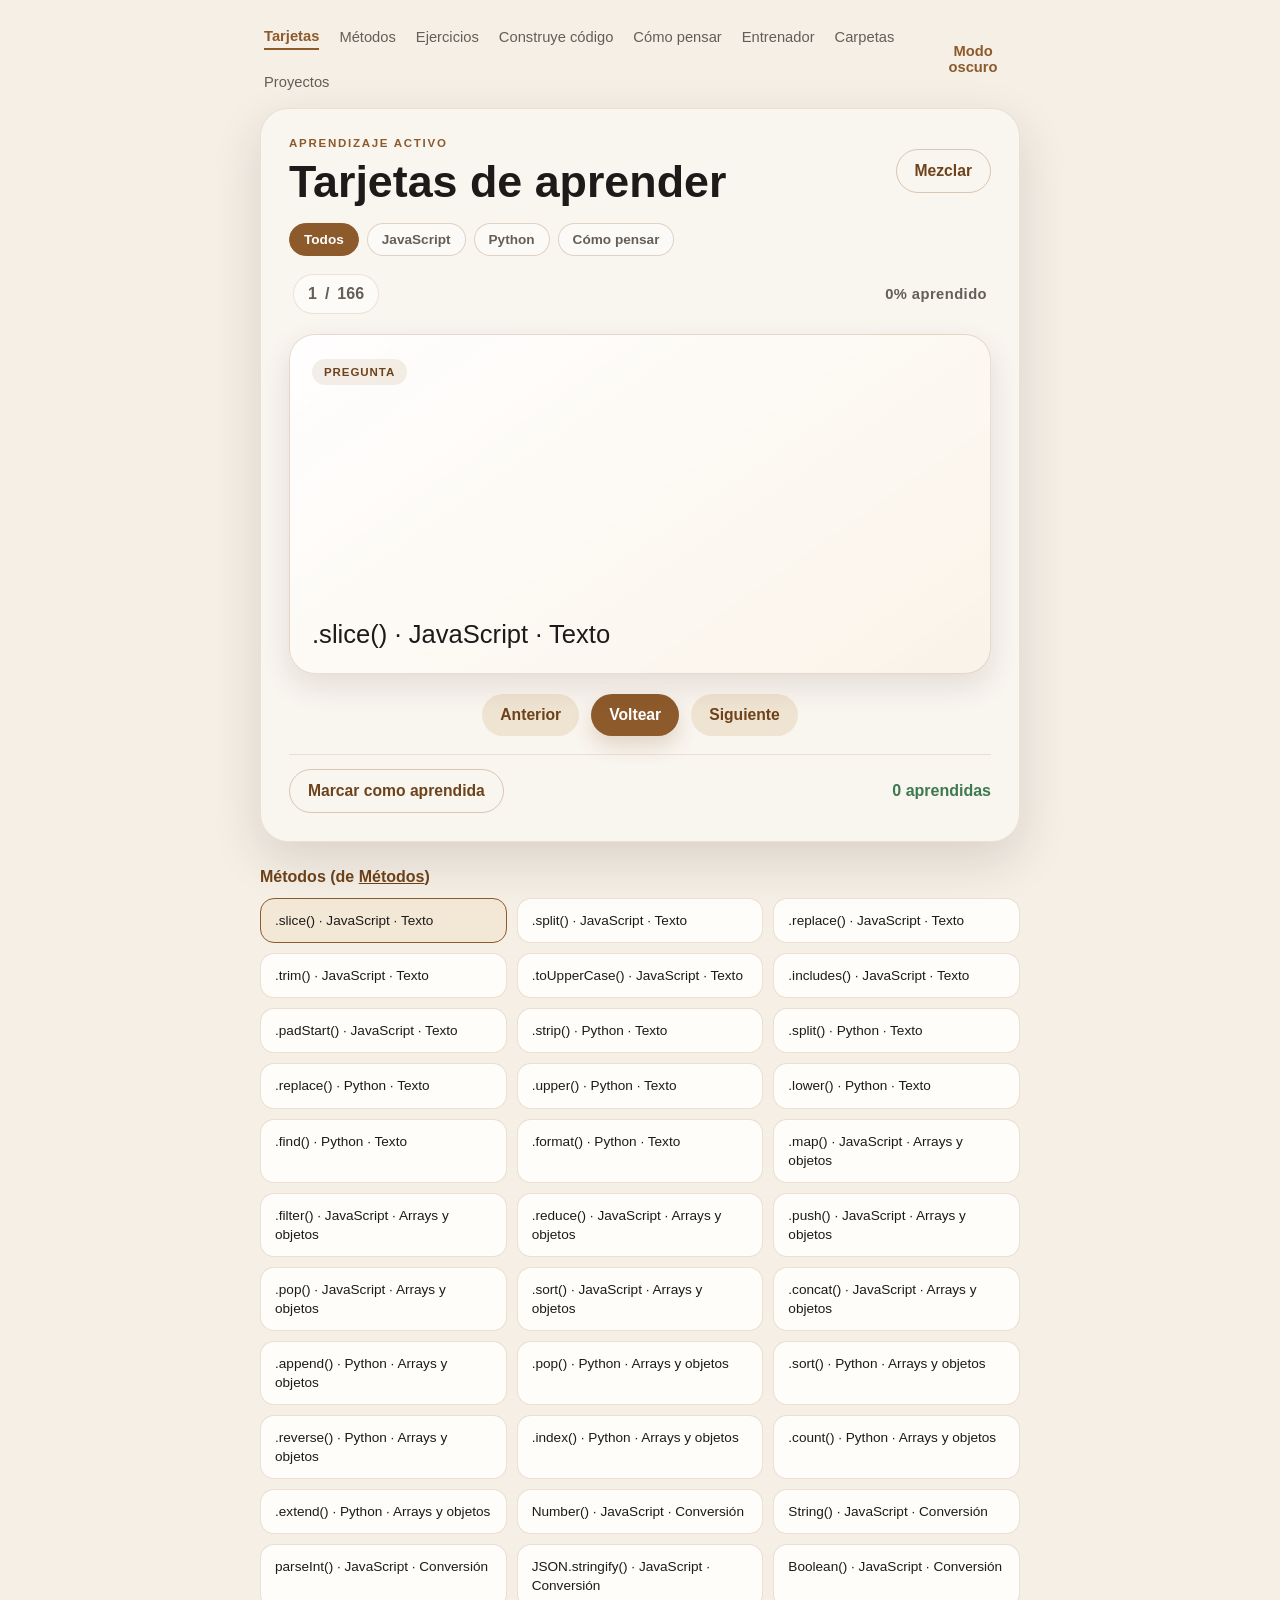
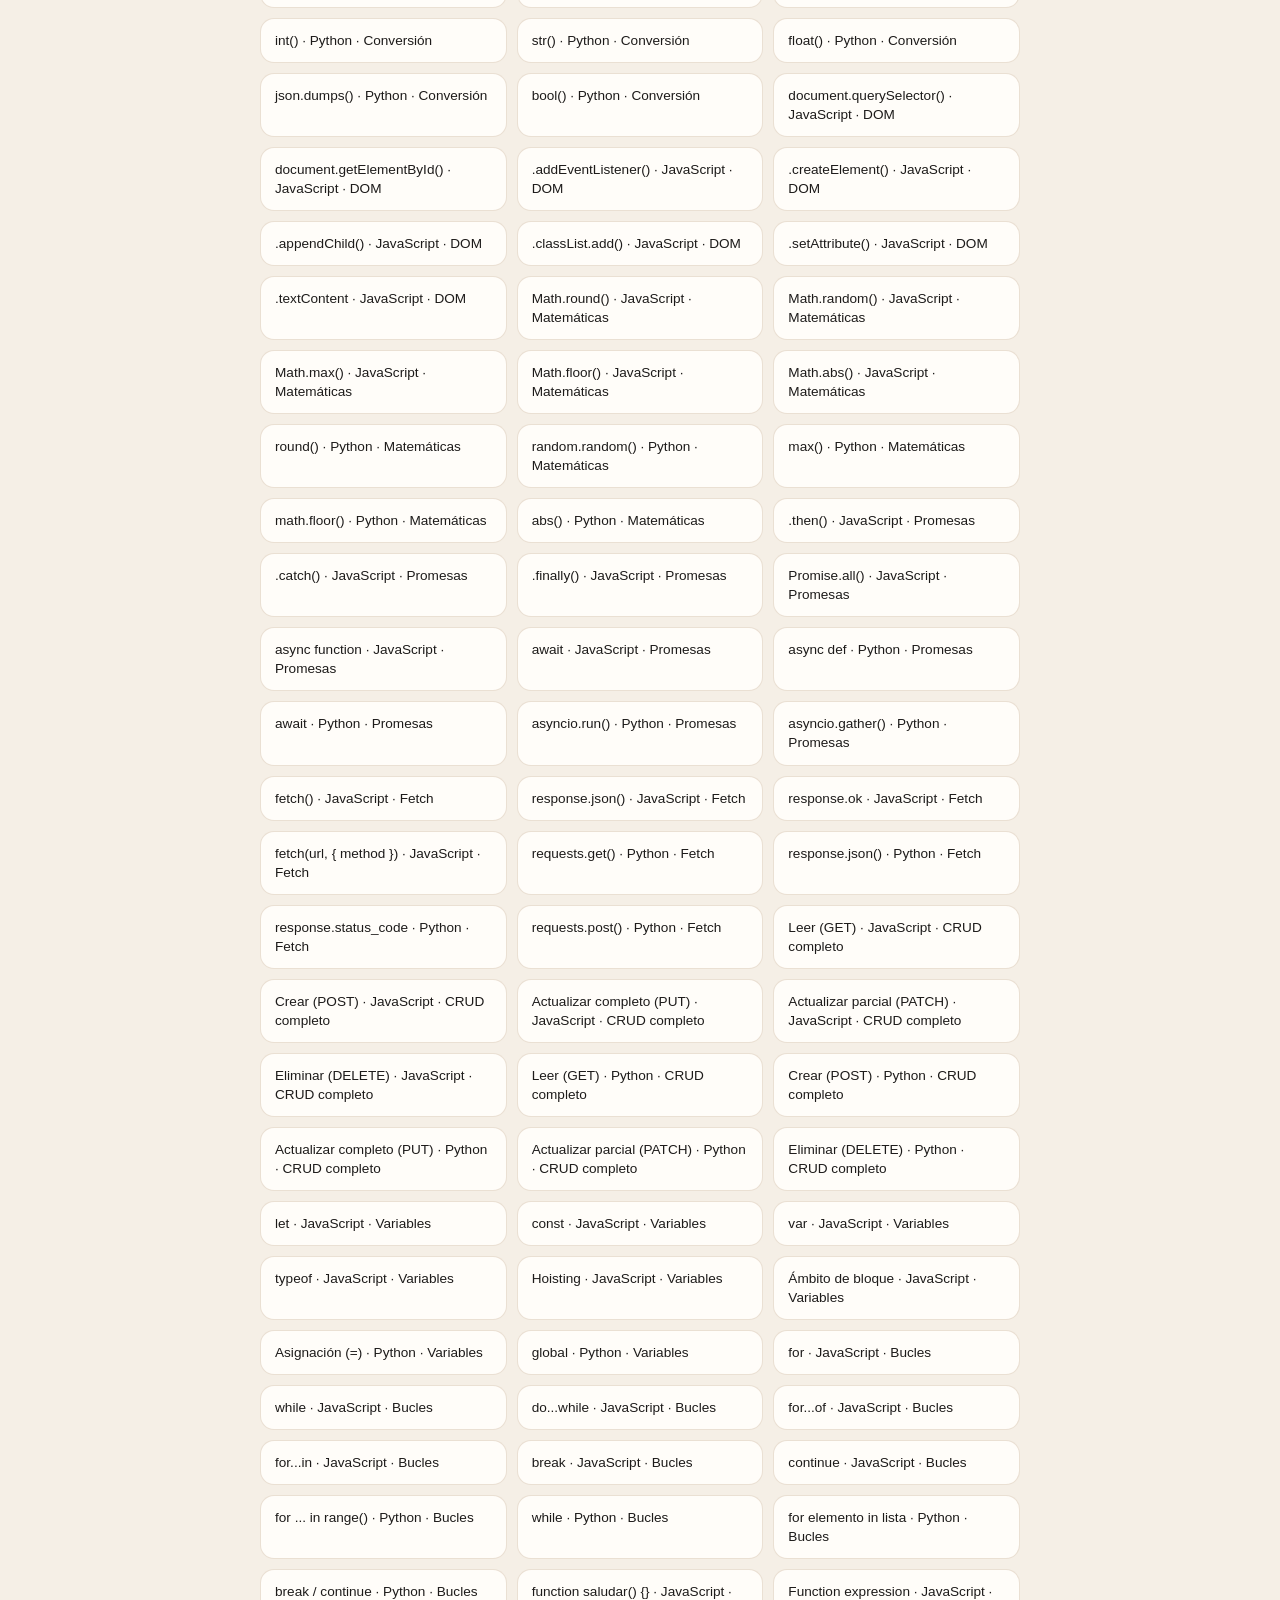
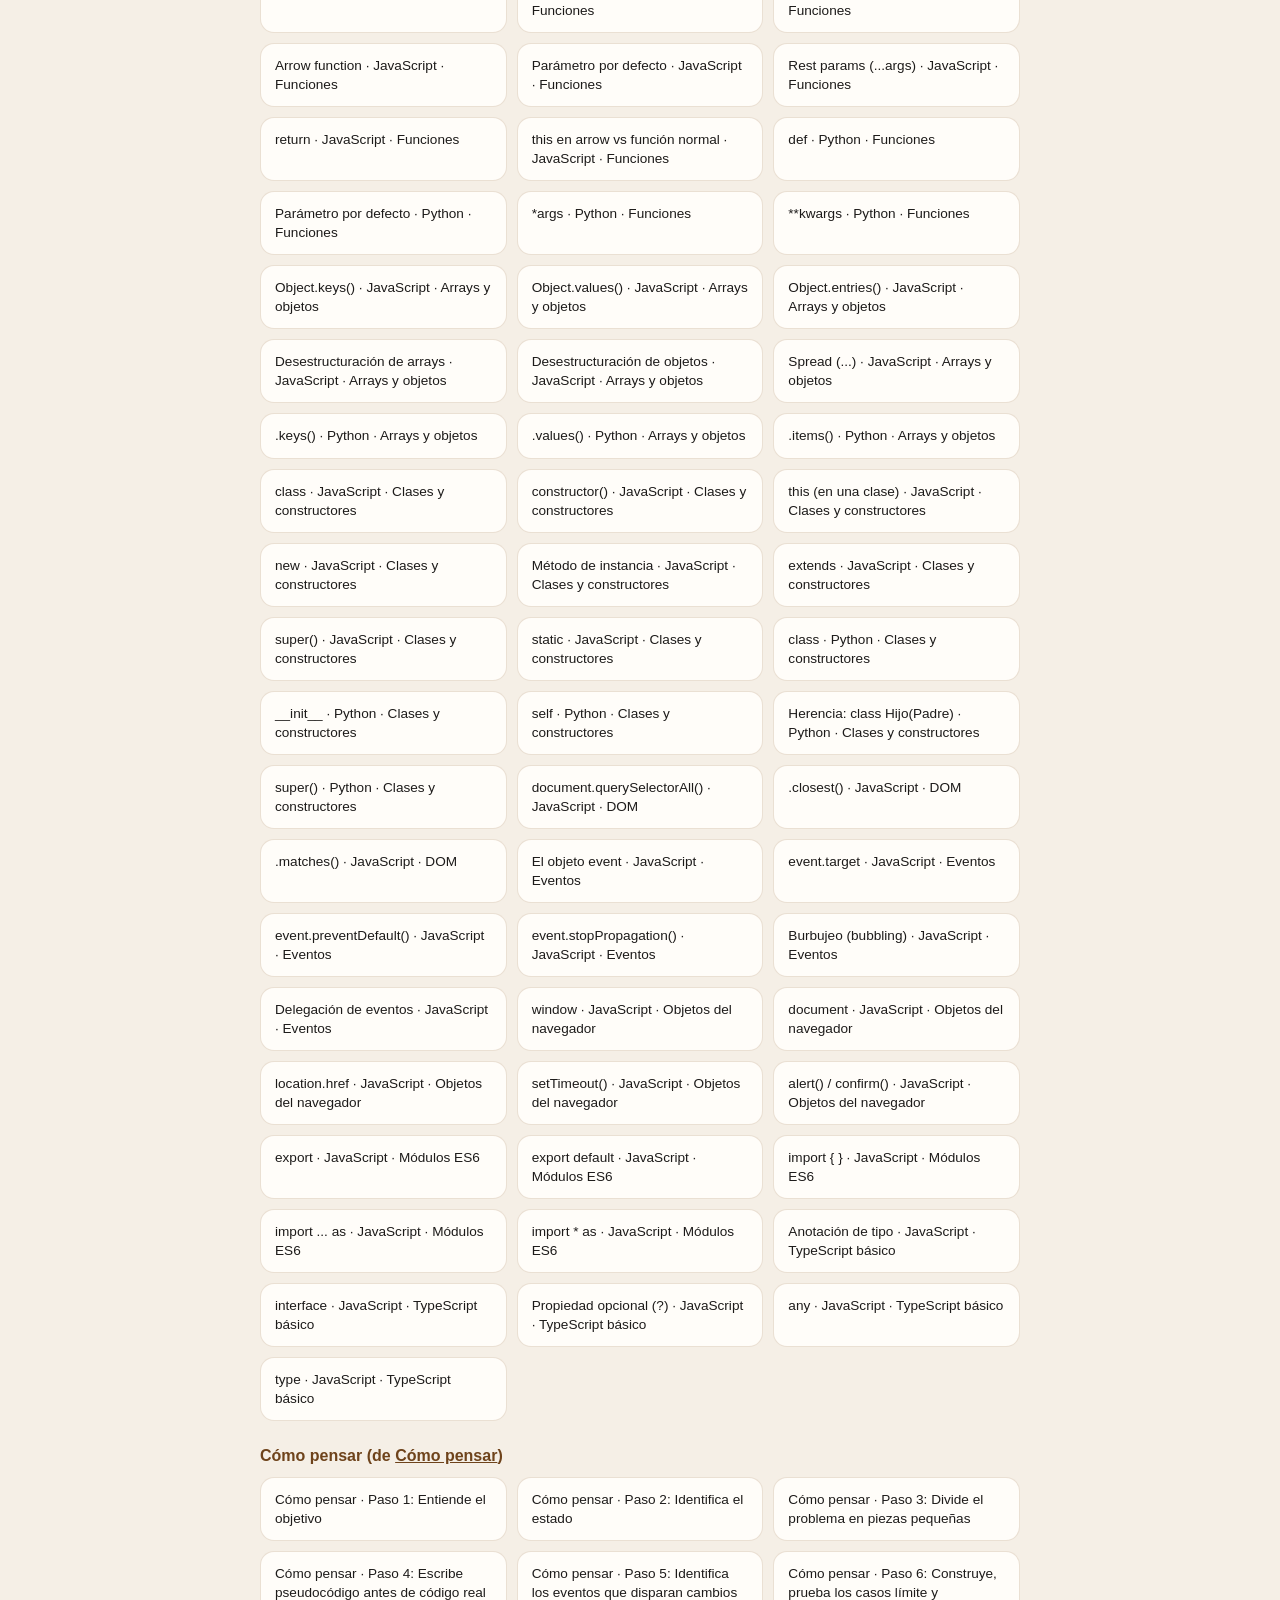
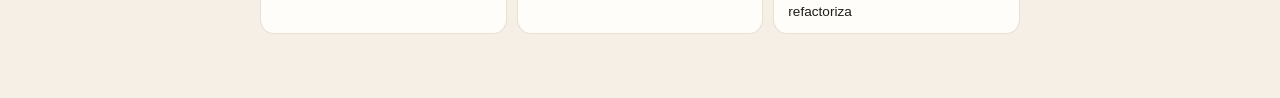
==== index.html @ dd60ca34 "Primera version: sitio de aprendizaje de JavaScript con 8 paginas Tarjetas, quiz de metodos (JS/Pyth" ====
<!doctype html>
<html lang="es">
  <head>
    <meta charset="UTF-8" />
    <meta name="viewport" content="width=device-width, initial-scale=1.0" />
    <title>Tarjetas de aprender</title>
    <link rel="stylesheet" href="css/index.css" />
  </head>
  <body>
    <nav class="sitenav">
      <div class="nav-links">
        <a href="index.html" class="active">Tarjetas</a>
        <a href="metodos.html">Métodos</a>
        <a href="ejercicios.html">Ejercicios</a>
        <a href="constructor.html">Construye código</a>
        <a href="pensar.html">Cómo pensar</a>
        <a href="entrenador.html">Entrenador</a>
        <a href="carpetas.html">Carpetas</a>
        <a href="proyectos.html">Proyectos</a>
      </div>
      <button id="themeToggle" type="button">Modo oscuro</button>
    </nav>
    <main class="app">
      <header class="topbar">
        <div>
          <p class="eyebrow">Aprendizaje activo</p>
          <h1>Tarjetas de aprender</h1>
        </div>
        <button id="shuffleBtn" class="btn ghost" type="button">Mezclar</button>
      </header>

      <div class="lang-filters" id="langFilters"></div>

      <div class="stats">
        <div class="counter">
          <span id="currentIndex">1</span>
          <span>/</span>
          <span id="totalCards">0</span>
        </div>
        <div class="progress" id="progressLabel">0% aprendido</div>
      </div>

      <article
        id="card"
        class="card"
        tabindex="0"
        aria-live="polite"
        aria-label="Tarjeta de estudio"
      >
        <div class="card-inner">
          <div class="card-face card-front">
            <span class="tag">Pregunta</span>
            <p id="frontText"></p>
          </div>
          <div class="card-face card-back">
            <span class="tag alt">Respuesta</span>
            <p id="backText"></p>
          </div>
        </div>
      </article>

      <div class="controls">
        <button id="prevBtn" class="btn secondary" type="button">
          Anterior
        </button>
        <button id="flipBtn" class="btn primary" type="button">Voltear</button>
        <button id="nextBtn" class="btn secondary" type="button">
          Siguiente
        </button>
      </div>

      <div class="meta">
        <button id="learnedBtn" class="btn ghost" type="button">
          Marcar como aprendida
        </button>
        <div class="learned" id="learnedCount">0 aprendidas</div>
      </div>
    </main>

    <section class="deck-wrap">
      <h2 class="deck-title">Métodos (de <a href="metodos.html">Métodos</a>)</h2>
      <div class="mini-grid" id="gridMetodos"></div>

      <h2 class="deck-title">Cómo pensar (de <a href="pensar.html">Cómo pensar</a>)</h2>
      <div class="mini-grid" id="gridPensar"></div>
    </section>

    <script src="js/theme.js"></script>
    <script src="js/index-data.js"></script>
    <script src="js/index.js"></script>
  </body>
</html>
---- css/index.css ----
:root {
  --bg: #f5efe6;
  --panel: #fffdf9;
  --panel-alt: #f3e7d5;
  --ink: #1d1b1a;
  --muted: #655d57;
  --primary: #8d5a2b;
  --primary-dark: #6e431b;
  --accent: #d7b98a;
  --success: #3d7a4f;
  --shadow: 0 18px 50px rgba(56, 35, 18, 0.14);
}

:root[data-theme="dark"] {
  --bg: #1c1a17;
  --panel: #262320;
  --panel-alt: #2c2925;
  --ink: #f2ede4;
  --muted: #b3ab9d;
  --primary: #e08c46;
  --primary-dark: #f0a868;
  --accent: #4a3c2c;
  --success: #6bbf82;
  --shadow: 0 18px 50px rgba(0, 0, 0, 0.4);
}

* {
  box-sizing: border-box;
}

html,
body {
  margin: 0;
  min-height: 100%;
  font-family: Arial, Helvetica, sans-serif;
  background: var(--bg);
  color: var(--ink);
  transition:
    background 0.2s ease,
    color 0.2s ease;
}

.sitenav {
  width: min(760px, 100%);
  margin: 0 auto 14px;
  display: flex;
  align-items: center;
  justify-content: space-between;
  padding: 0 4px;
  font-size: 0.92rem;
}

.sitenav .nav-links {
  display: flex;
  align-items: center;
  gap: 20px;
  flex-wrap: wrap;
}

.sitenav a,
.sitenav button {
  font-family: inherit;
  font-size: inherit;
  color: var(--muted);
  text-decoration: none;
  background: none;
  border: none;
  cursor: pointer;
  padding: 4px 0;
}

.sitenav a.active {
  color: var(--primary);
  border-bottom: 2px solid var(--primary);
  font-weight: 700;
}

.sitenav button#themeToggle {
  color: var(--primary);
  font-weight: 700;
}

body {
  min-height: 100vh;
  display: grid;
  place-items: center;
  padding: 24px;
}

.app {
  width: min(760px, 100%);
  background: rgba(255, 255, 255, 0.38);
  backdrop-filter: blur(6px);
  border: 1px solid rgba(141, 90, 43, 0.14);
  border-radius: 28px;
  box-shadow: var(--shadow);
  padding: 28px;
}

.topbar {
  display: flex;
  align-items: center;
  justify-content: space-between;
  gap: 16px;
  margin-bottom: 18px;
}

.eyebrow {
  margin: 0 0 8px;
  text-transform: uppercase;
  letter-spacing: 0.15em;
  color: var(--primary);
  font-size: 0.72rem;
  font-weight: 700;
}

h1 {
  margin: 0;
  font-size: clamp(2rem, 4vw, 2.8rem);
  line-height: 1.08;
  color: var(--ink);
}

.btn {
  border: none;
  border-radius: 999px;
  padding: 12px 18px;
  font-size: 0.98rem;
  font-weight: 700;
  cursor: pointer;
  transition:
    transform 0.18s ease,
    box-shadow 0.18s ease,
    background 0.18s ease;
}

.btn:hover {
  transform: translateY(-1px);
}

.btn:active {
  transform: translateY(0);
}

.btn.primary {
  background: var(--primary);
  color: white;
  box-shadow: 0 10px 20px rgba(141, 90, 43, 0.2);
}

.btn.secondary {
  background: #efe3d1;
  color: var(--primary-dark);
}

.btn.ghost {
  background: transparent;
  border: 1px solid rgba(141, 90, 43, 0.3);
  color: var(--primary-dark);
}

.lang-filters {
  display: flex;
  gap: 8px;
  flex-wrap: wrap;
  margin-bottom: 4px;
}

.lang-pill {
  border: 1px solid rgba(141, 90, 43, 0.25);
  background: rgba(255, 255, 255, 0.5);
  color: var(--muted);
  padding: 8px 14px;
  border-radius: 999px;
  font-size: 0.85rem;
  font-weight: 700;
  cursor: pointer;
  font-family: inherit;
}

.lang-pill.active {
  border-color: var(--primary);
  color: white;
  background: var(--primary);
}

.stats {
  display: flex;
  justify-content: space-between;
  align-items: center;
  margin: 18px 4px 20px;
  gap: 14px;
  color: var(--muted);
  font-weight: 700;
}

.counter {
  display: inline-flex;
  align-items: center;
  gap: 8px;
  background: rgba(255, 255, 255, 0.55);
  padding: 10px 14px;
  border-radius: 999px;
  border: 1px solid rgba(141, 90, 43, 0.15);
}

.progress {
  font-size: 0.92rem;
  letter-spacing: 0.03em;
}

.card {
  height: 340px;
  perspective: 1200px;
  margin: 10px 0 20px;
  border-radius: 26px;
  cursor: pointer;
  user-select: none;
}

.card-inner {
  position: relative;
  width: 100%;
  height: 100%;
  transition: transform 0.7s ease;
  transform-style: preserve-3d;
}

.card.flipped .card-inner {
  transform: rotateY(180deg);
}

.card-face {
  position: absolute;
  inset: 0;
  display: flex;
  flex-direction: column;
  justify-content: space-between;
  padding: 24px 22px 20px;
  border-radius: 26px;
  backface-visibility: hidden;
  background: linear-gradient(
    145deg,
    rgba(255, 255, 255, 0.9),
    rgba(250, 242, 232, 0.92)
  );
  border: 1px solid rgba(141, 90, 43, 0.2);
  box-shadow: 0 12px 30px rgba(72, 44, 22, 0.12);
}

.card-back {
  transform: rotateY(180deg);
  background: linear-gradient(
    145deg,
    rgba(255, 250, 245, 1),
    rgba(240, 226, 205, 0.96)
  );
}

.tag {
  display: inline-flex;
  align-self: flex-start;
  padding: 7px 12px;
  border-radius: 999px;
  font-size: 0.72rem;
  font-weight: 800;
  letter-spacing: 0.08em;
  text-transform: uppercase;
  background: rgba(141, 90, 43, 0.1);
  color: var(--primary-dark);
}

.tag.alt {
  background: rgba(61, 122, 79, 0.12);
  color: var(--success);
}

.card p {
  margin: 0;
  font-size: clamp(1.1rem, 2vw, 1.7rem);
  line-height: 1.5;
  text-wrap: balance;
}

.controls,
.meta {
  display: flex;
  align-items: center;
  justify-content: center;
  gap: 12px;
  flex-wrap: wrap;
}

.meta {
  justify-content: space-between;
  margin-top: 18px;
  padding-top: 14px;
  border-top: 1px solid rgba(141, 90, 43, 0.14);
}

.learned {
  color: var(--success);
  font-weight: 700;
}

.deck-wrap {
  width: min(760px, 100%);
  margin: 0 0 40px;
}

.deck-title {
  font-size: 1rem;
  color: var(--primary-dark);
  margin: 26px 0 12px;
}

.deck-title a {
  color: inherit;
}

.mini-grid {
  display: grid;
  grid-template-columns: repeat(auto-fill, minmax(200px, 1fr));
  gap: 10px;
}

.mini-card {
  text-align: left;
  border: 1px solid rgba(141, 90, 43, 0.18);
  background: var(--panel);
  border-radius: 14px;
  padding: 12px 14px;
  cursor: pointer;
  font-family: inherit;
  font-size: 0.85rem;
  color: var(--ink);
  display: flex;
  align-items: flex-start;
  justify-content: space-between;
  gap: 8px;
  line-height: 1.4;
}

.mini-card:hover {
  border-color: var(--primary);
}

.mini-card.active {
  border-color: var(--primary);
  background: var(--panel-alt);
}

.mini-card .mini-check {
  color: var(--success);
  font-weight: 800;
  flex-shrink: 0;
}

@media (max-width: 640px) {
  .app {
    padding: 20px 16px;
  }
  .topbar {
    align-items: flex-start;
    flex-direction: column;
  }
  .controls {
    justify-content: stretch;
  }
  .controls .btn {
    flex: 1;
  }
  .meta {
    justify-content: center;
  }
  .card {
    height: 300px;
  }
}
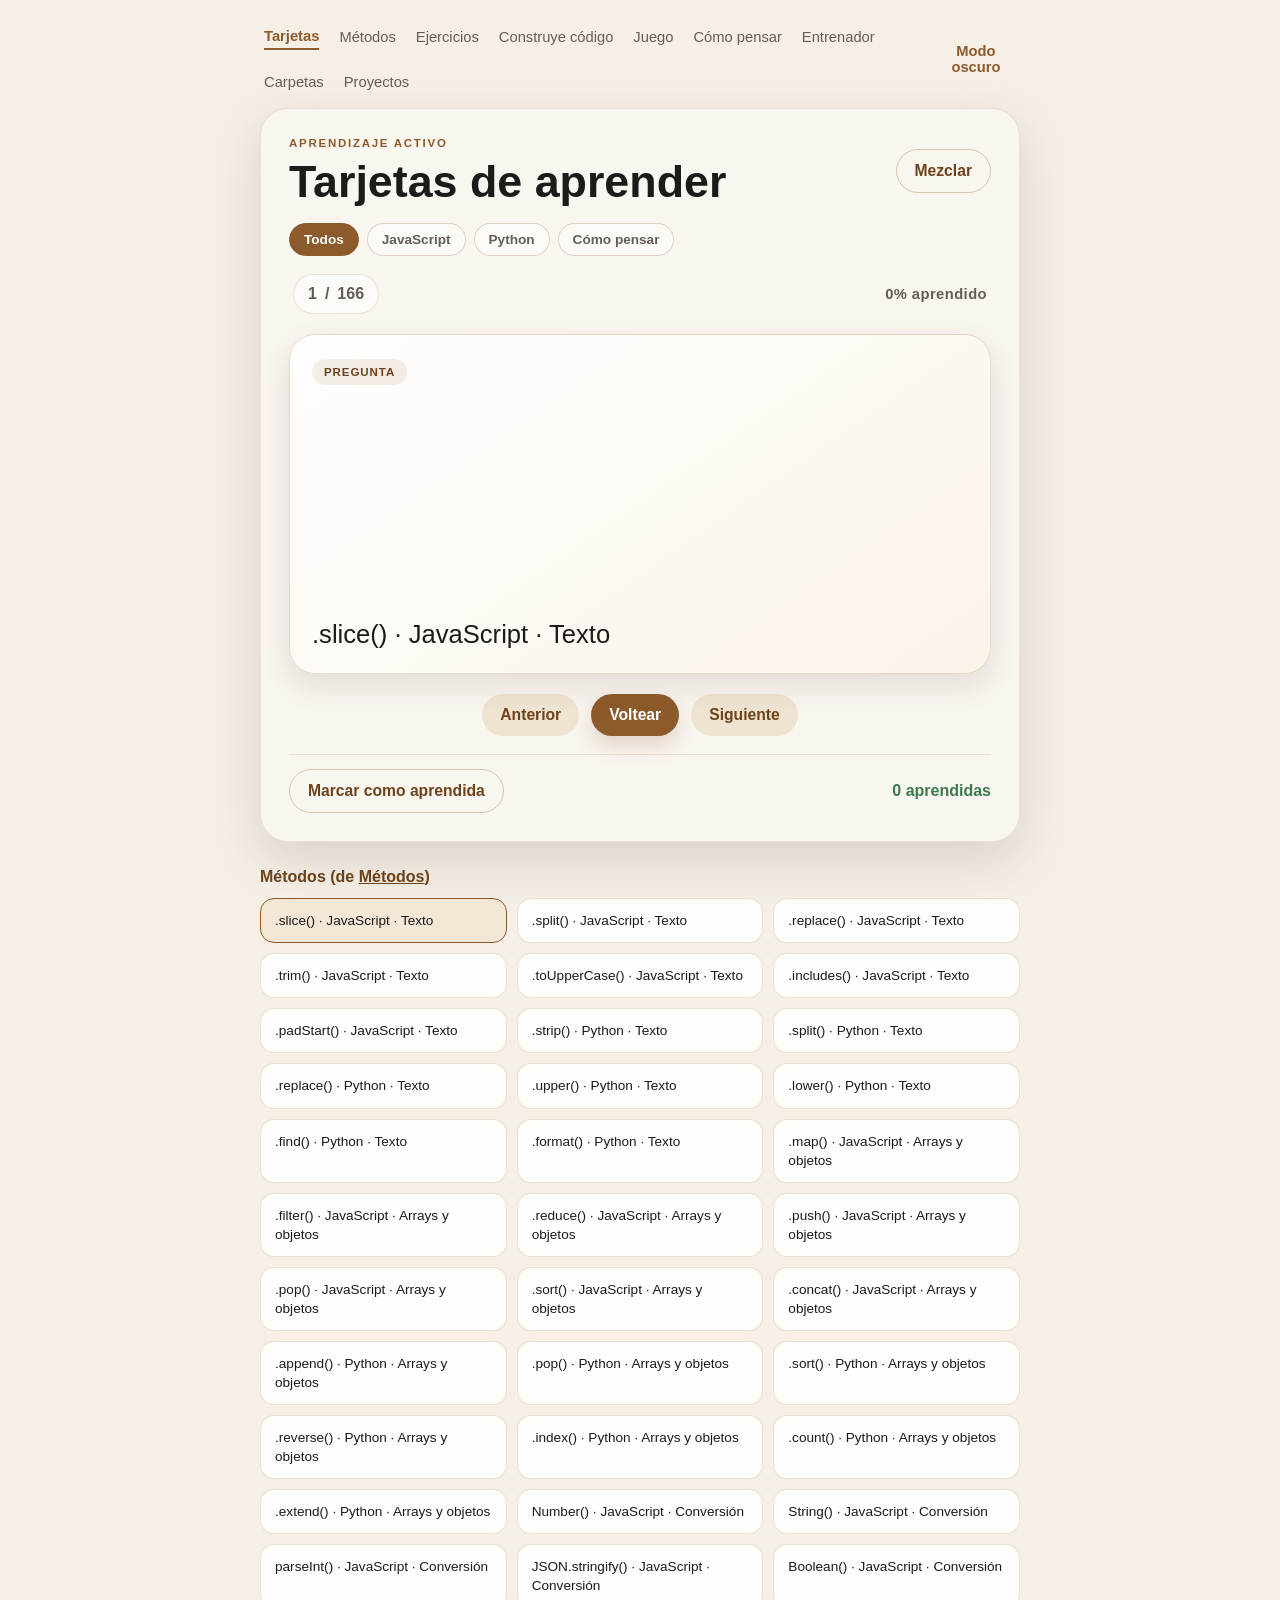
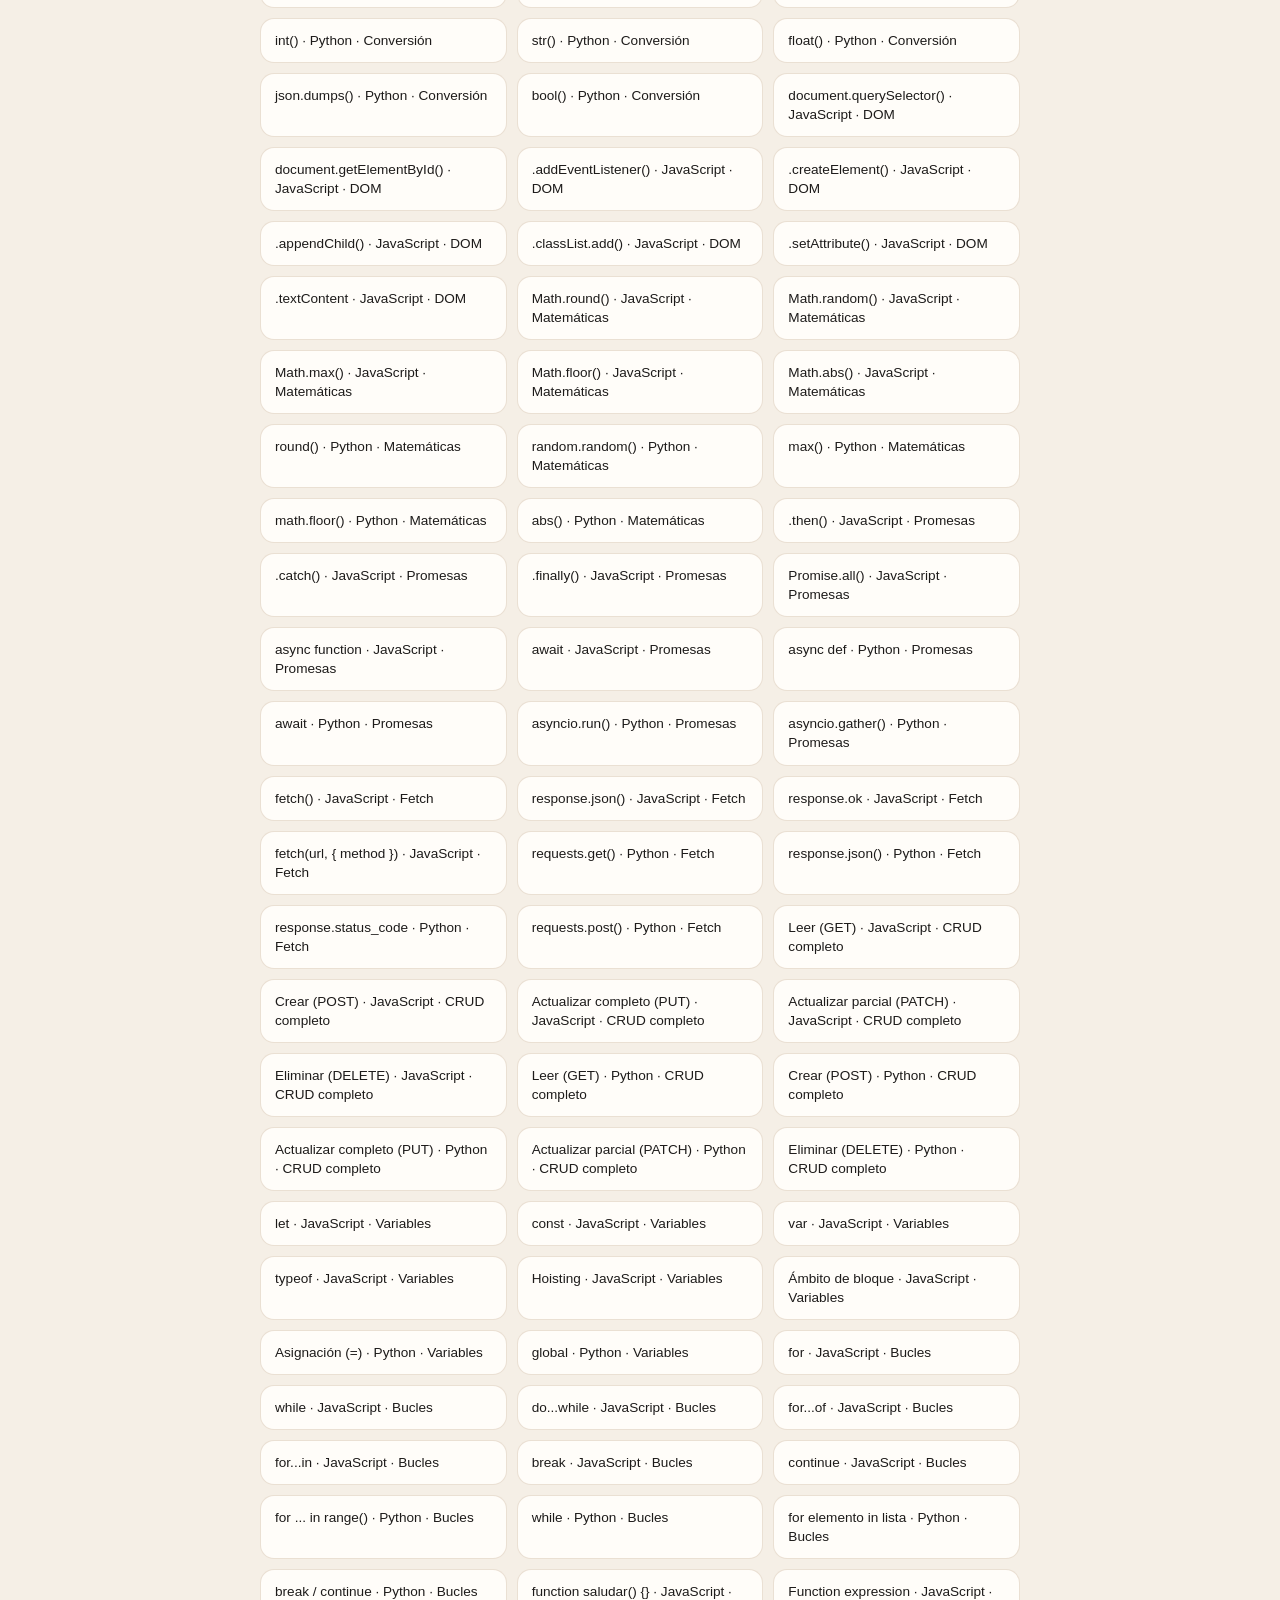
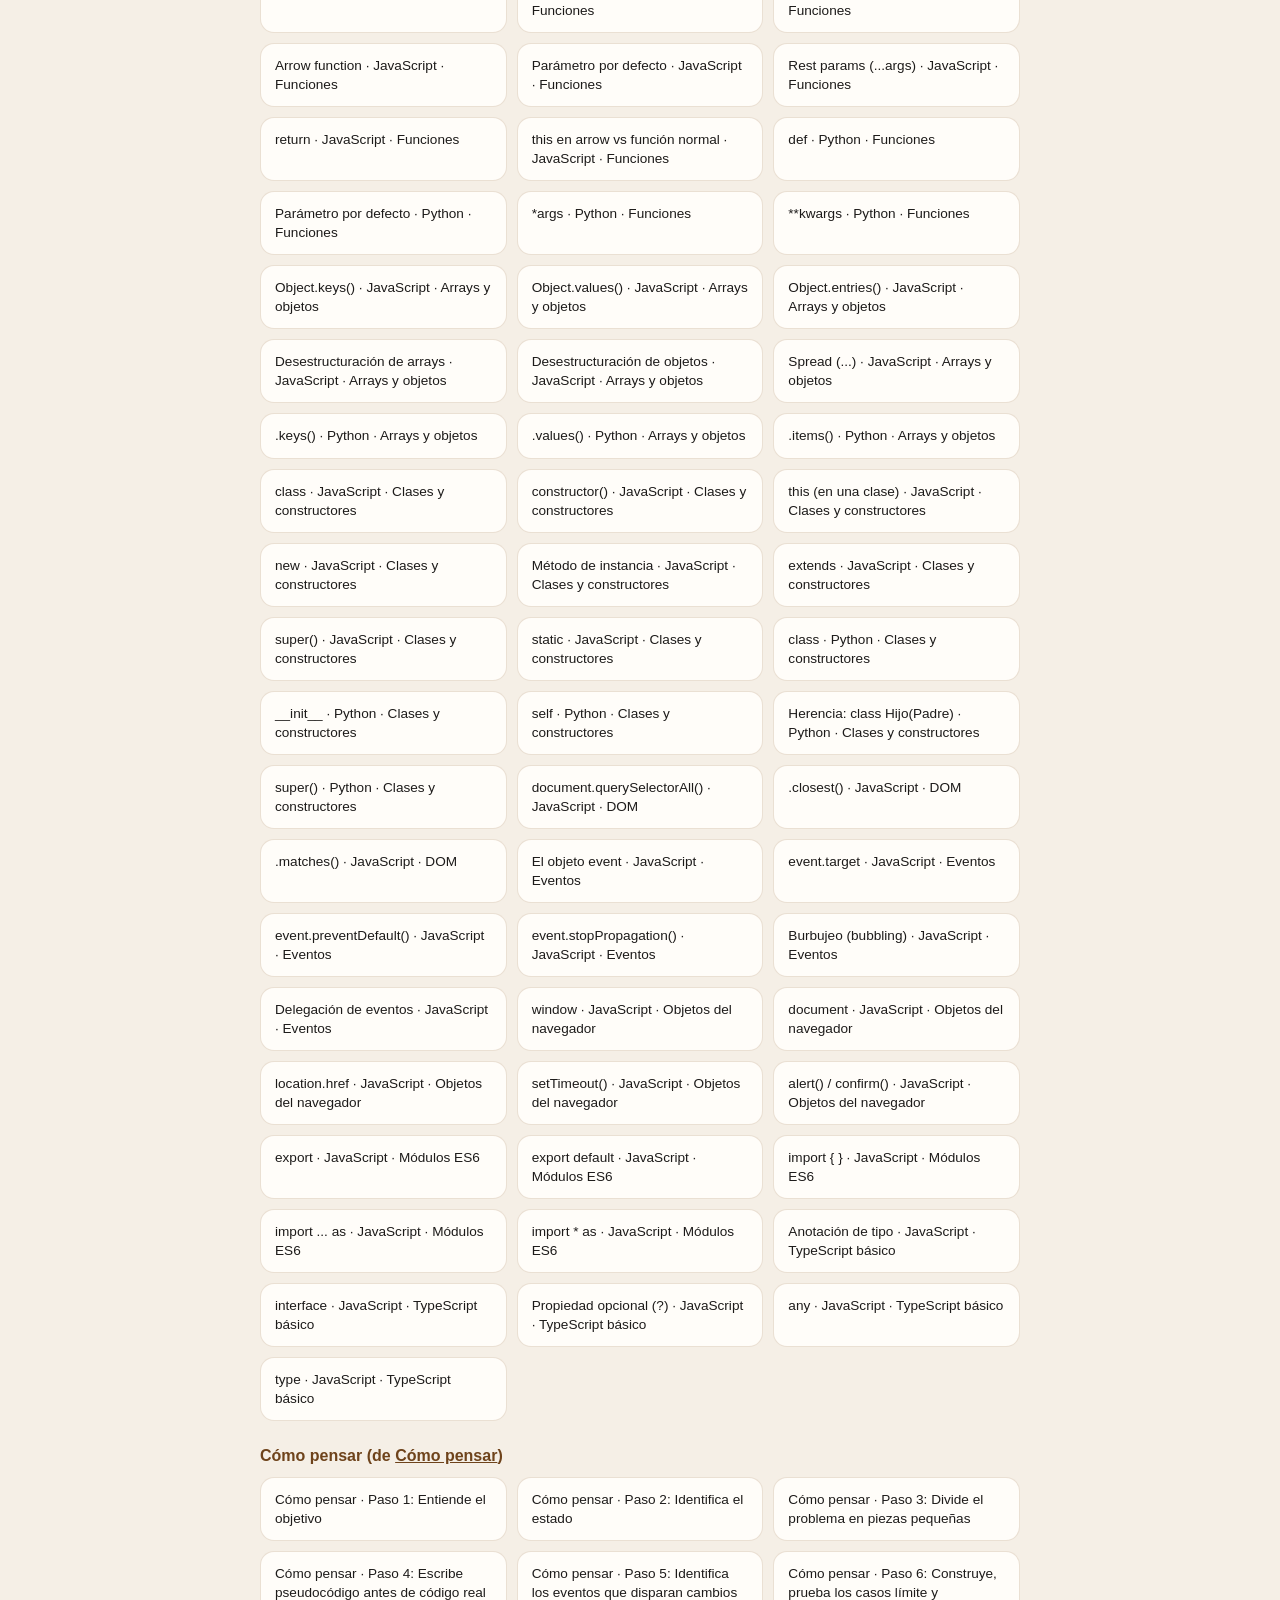
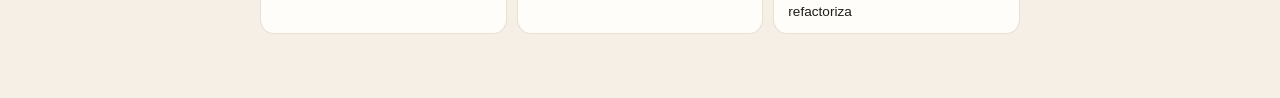
==== commit bc822e49: "Add Code Quest: level-based game to train developer thinking A new arcade-styled game page with 5 th" ====
--- a/index.html
+++ b/index.html
@@ -13,6 +13,7 @@
         <a href="metodos.html">Métodos</a>
         <a href="ejercicios.html">Ejercicios</a>
         <a href="constructor.html">Construye código</a>
+        <a href="juego.html">Juego</a>
         <a href="pensar.html">Cómo pensar</a>
         <a href="entrenador.html">Entrenador</a>
         <a href="carpetas.html">Carpetas</a>
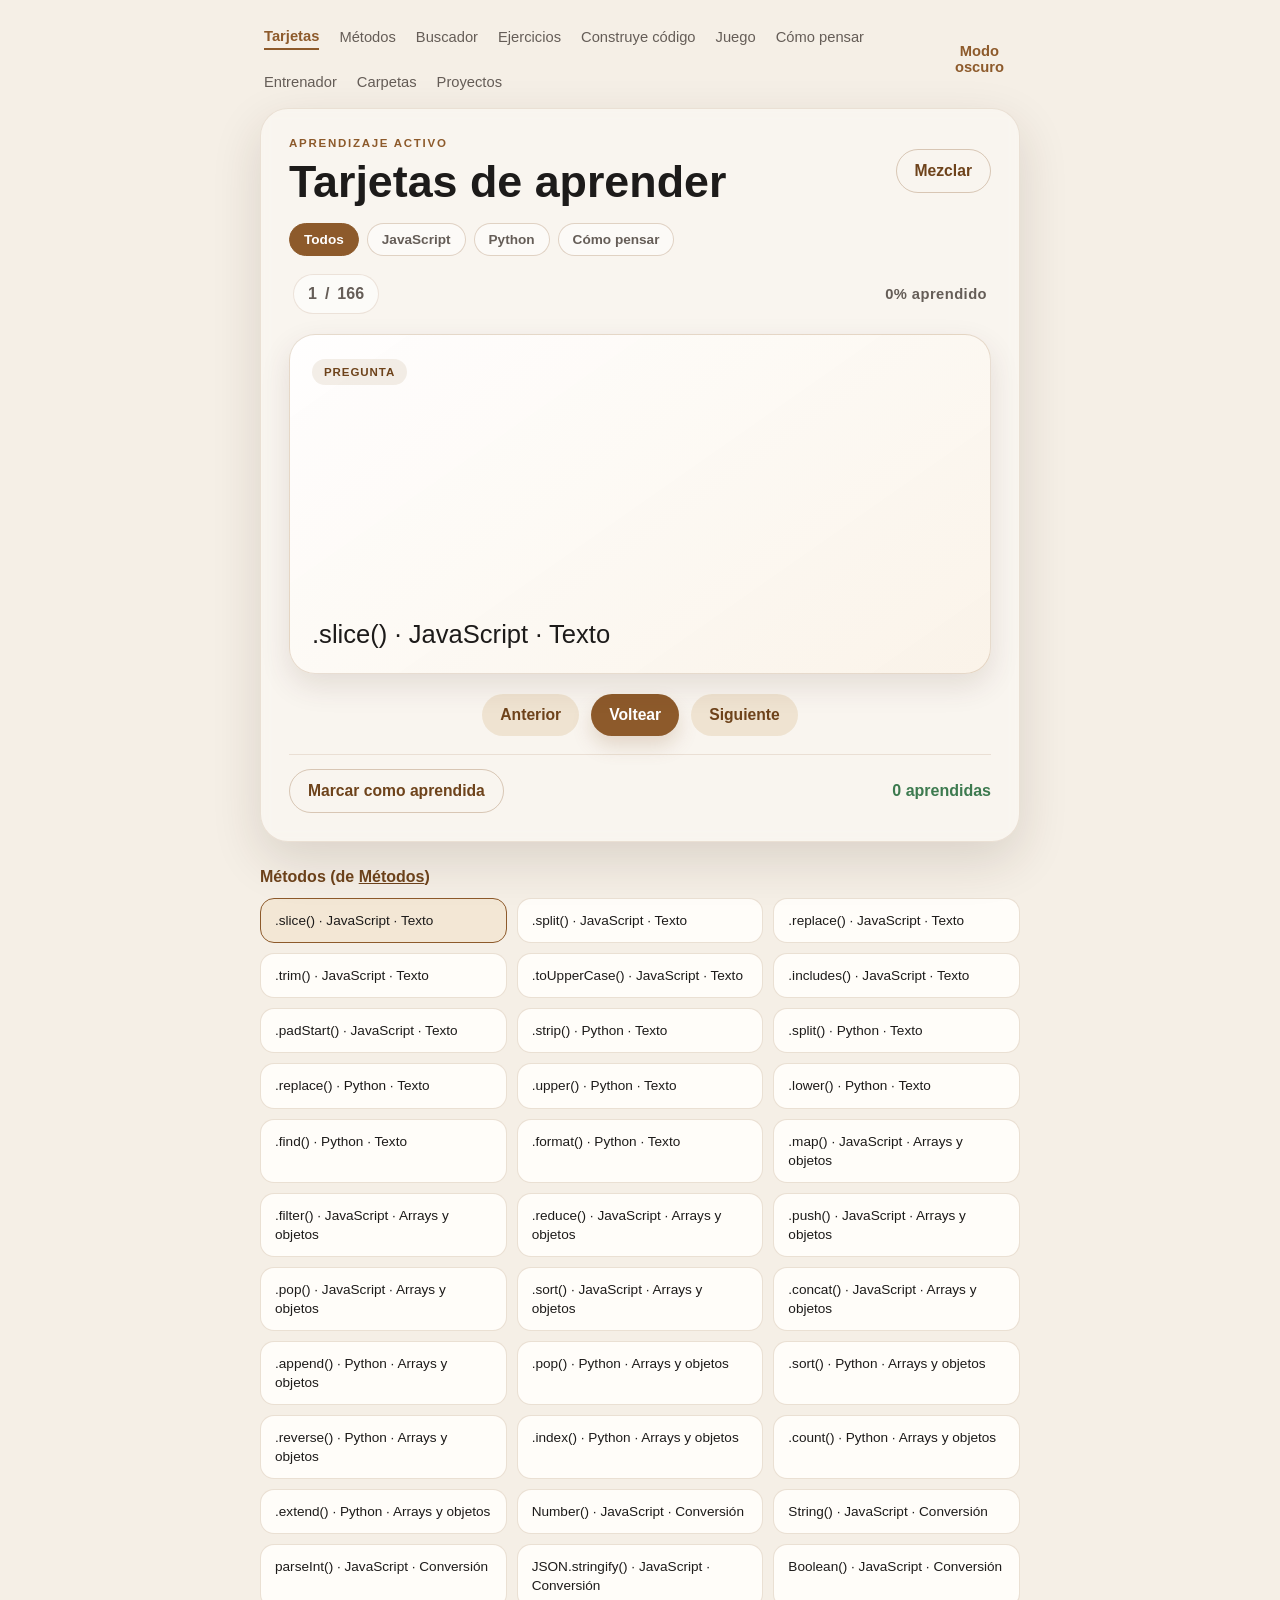
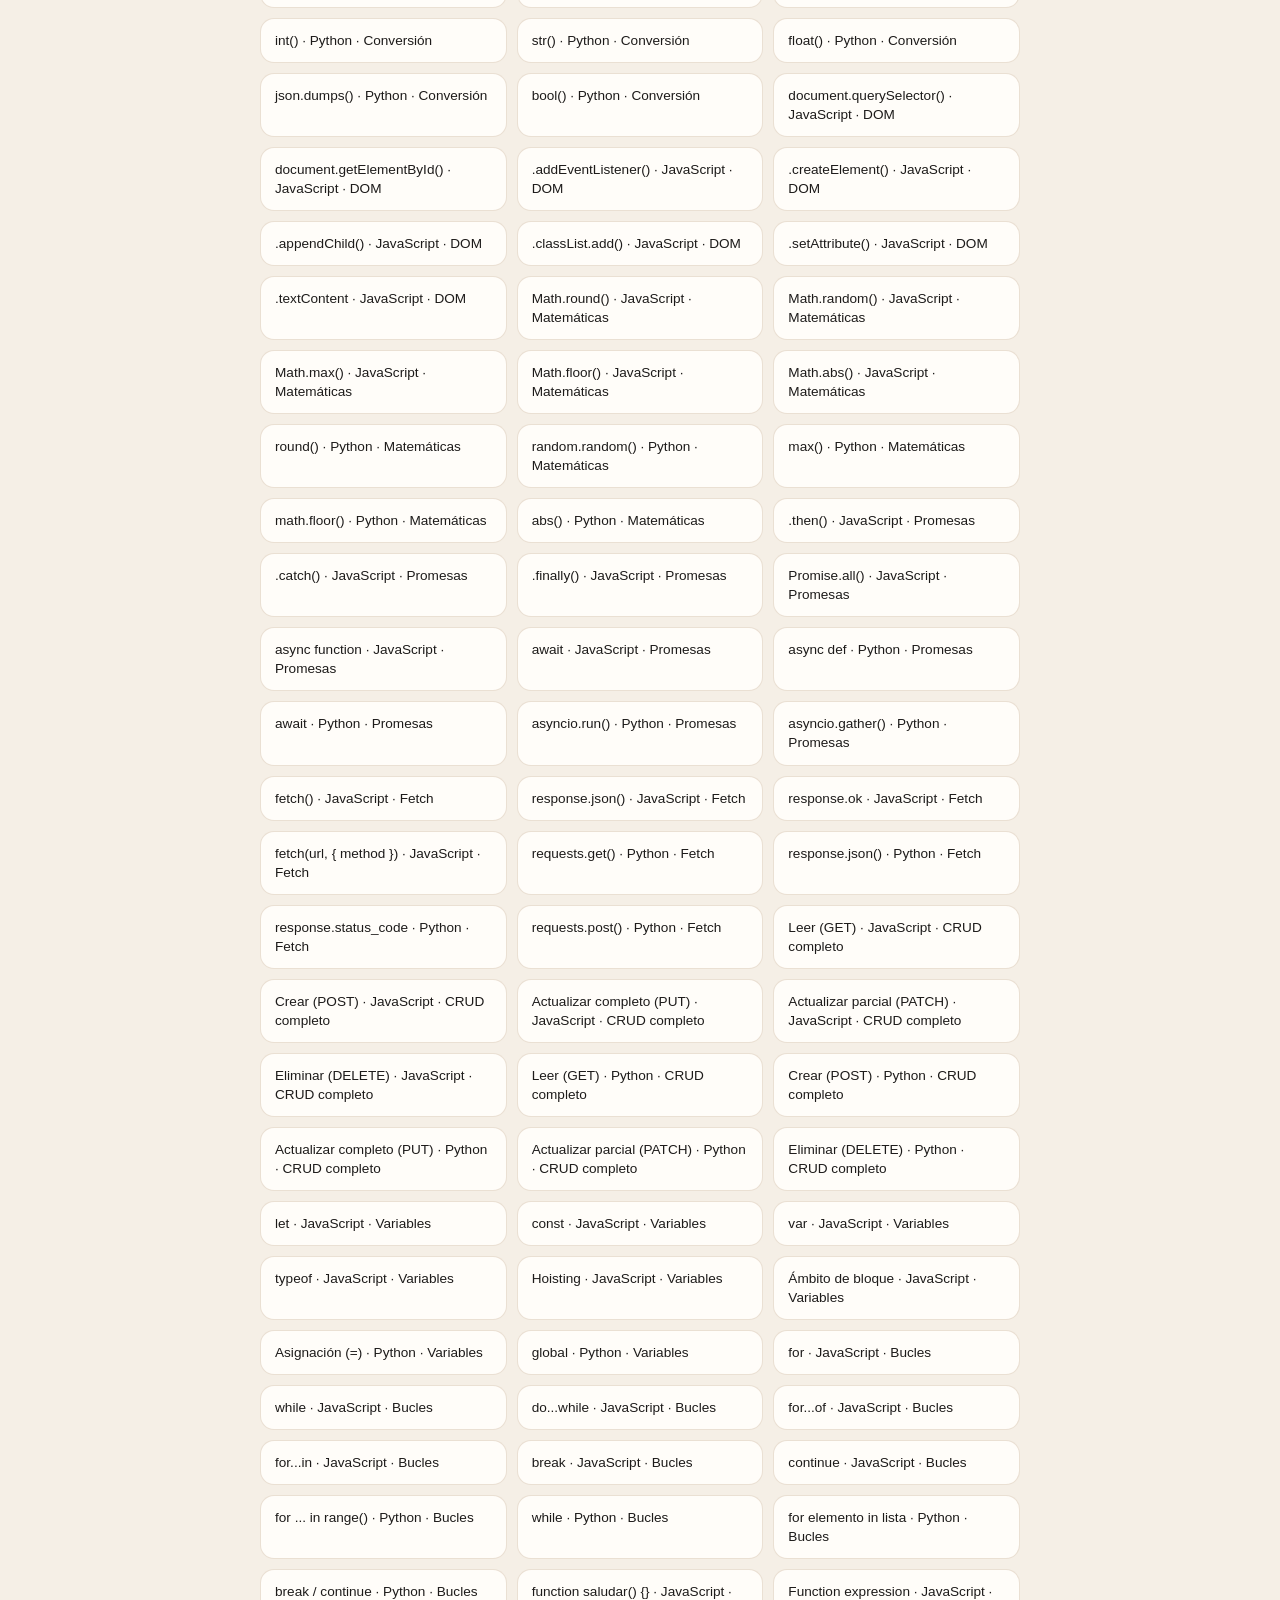
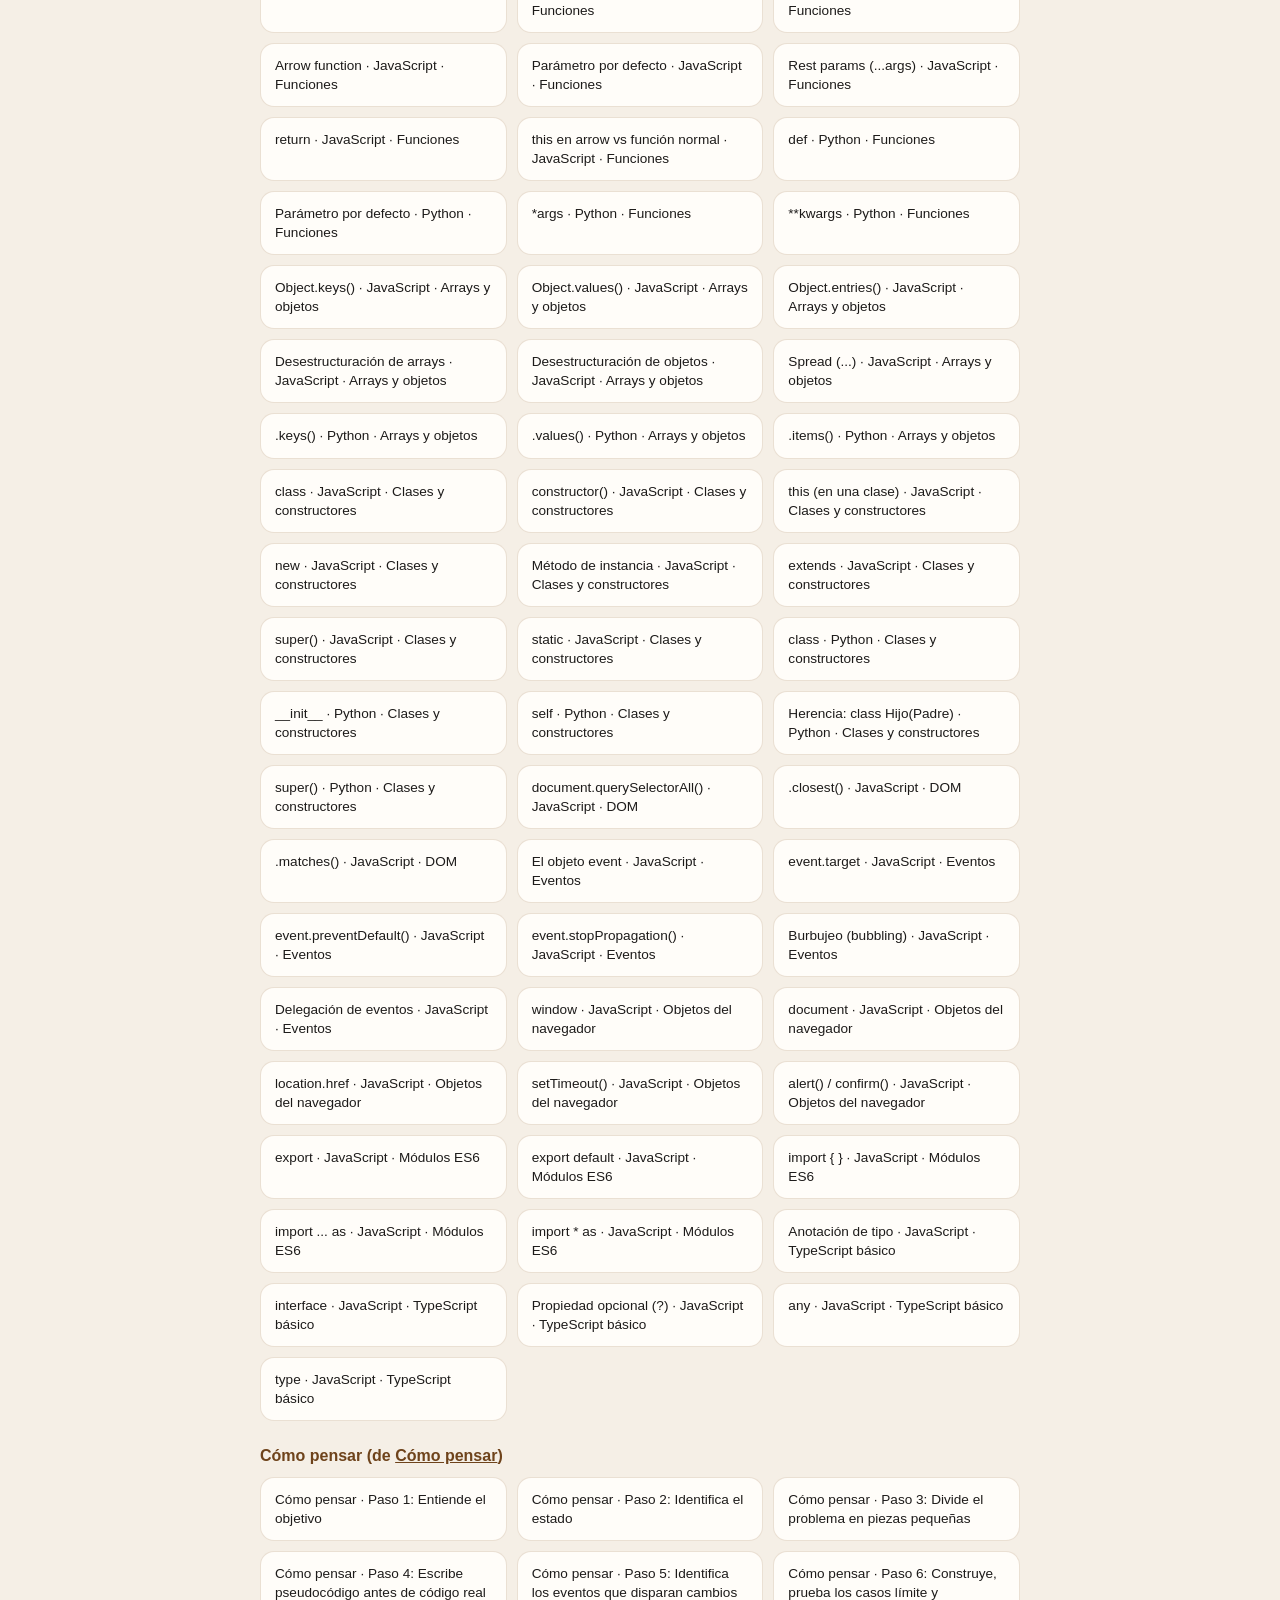
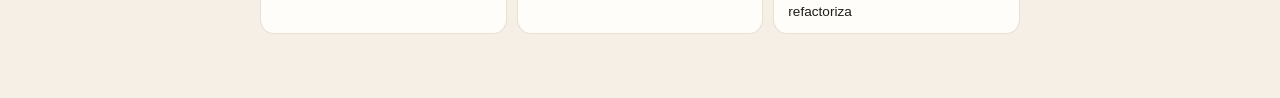
==== commit ee2728b9: "Add intent-based search: describe the goal, get the tool New buscar.html: instead of searching by me" ====
--- a/index.html
+++ b/index.html
@@ -11,6 +11,7 @@
       <div class="nav-links">
         <a href="index.html" class="active">Tarjetas</a>
         <a href="metodos.html">Métodos</a>
+        <a href="buscar.html">Buscador</a>
         <a href="ejercicios.html">Ejercicios</a>
         <a href="constructor.html">Construye código</a>
         <a href="juego.html">Juego</a>
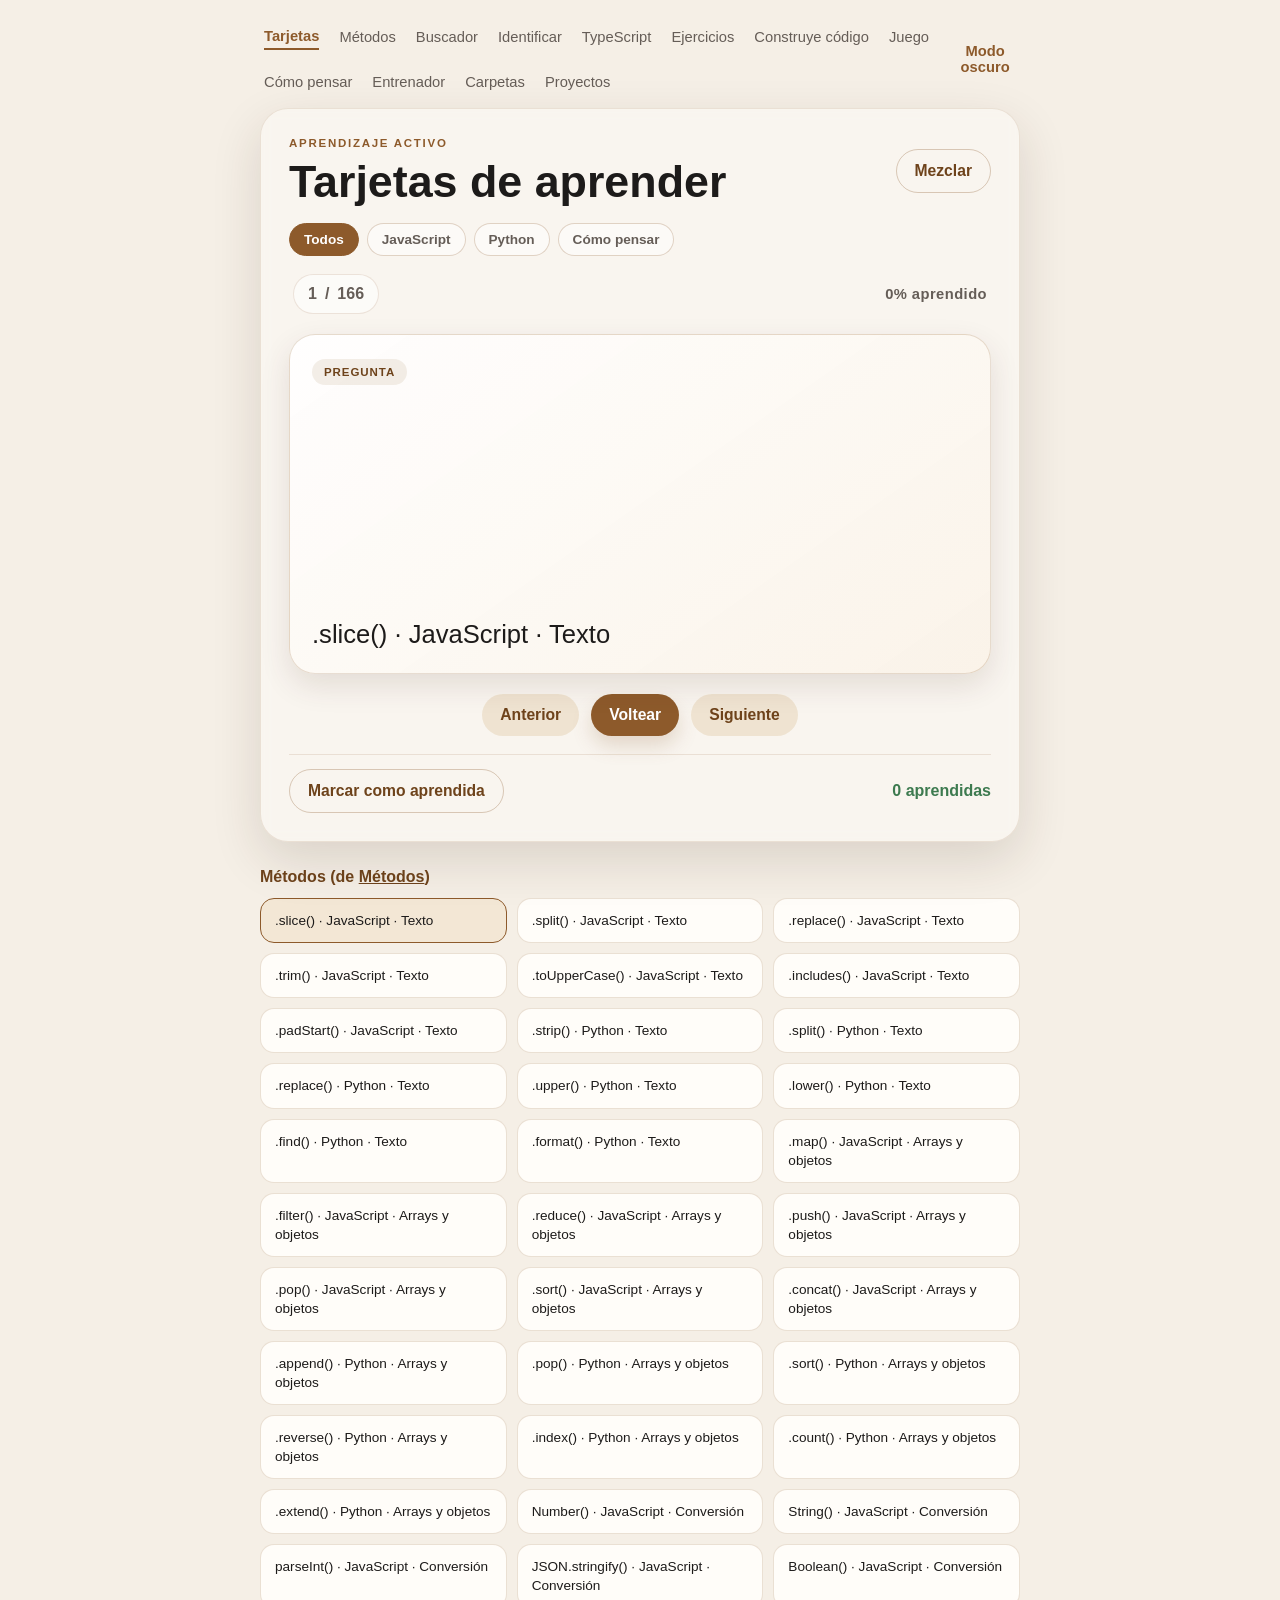
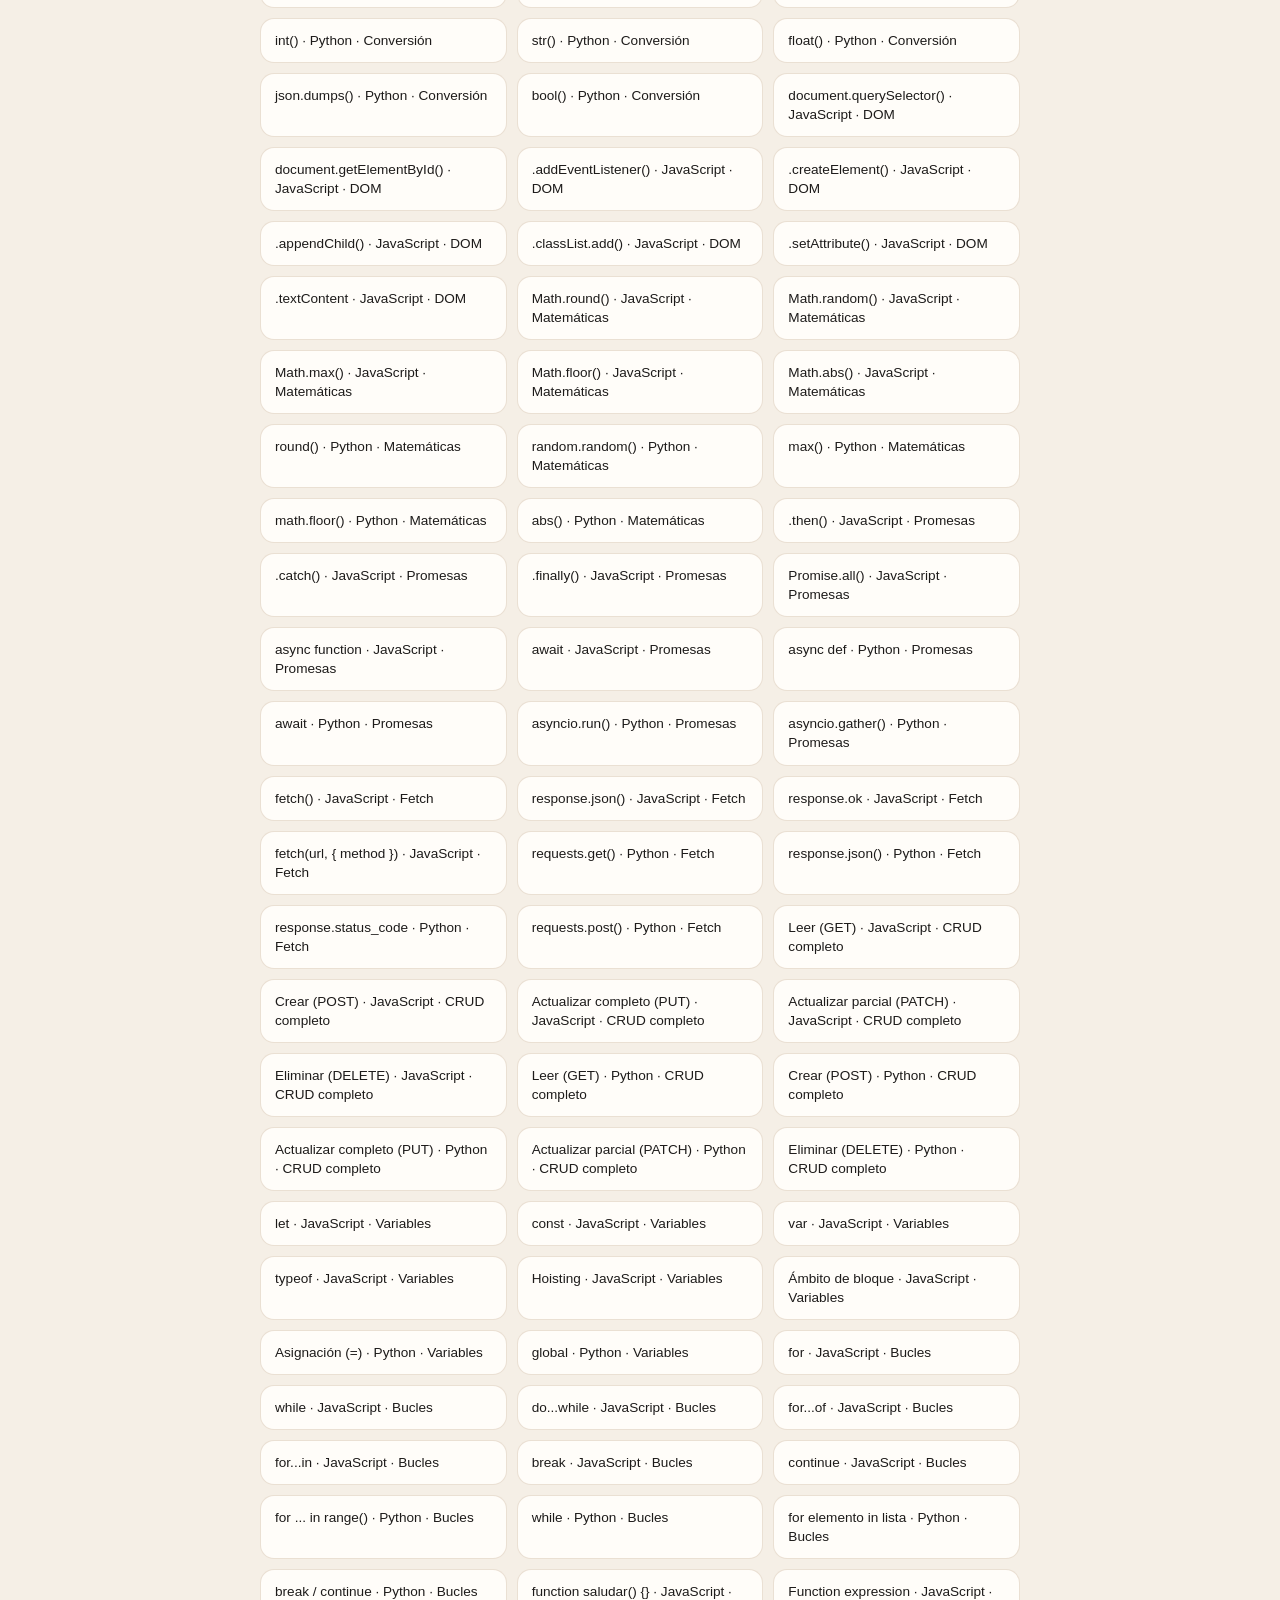
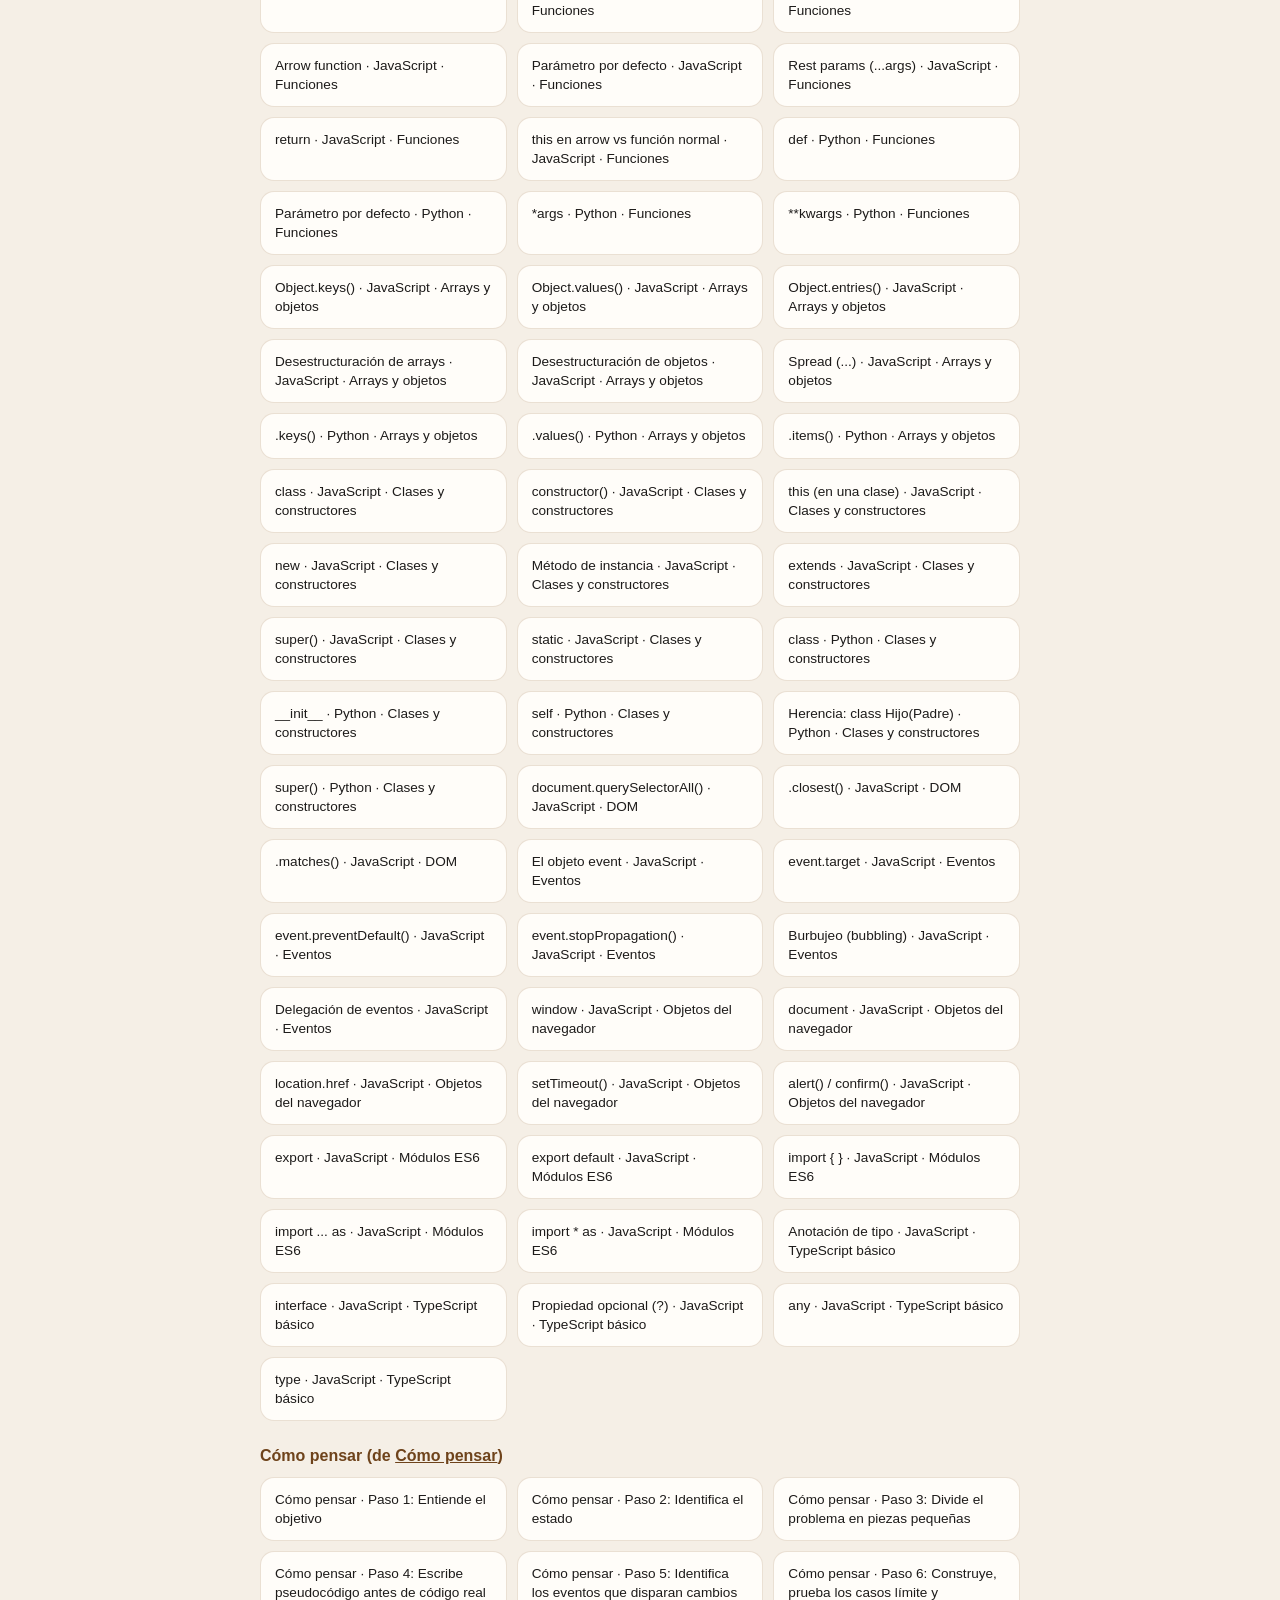
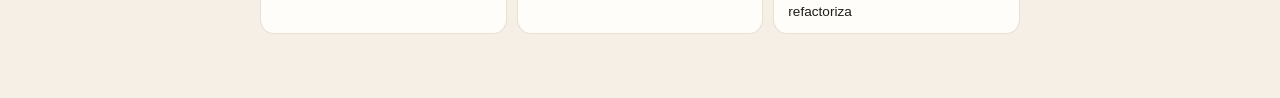
==== commit 4057a142: "Add "what am I looking at?" and TypeScript pages identificar.html teaches classification instead of " ====
--- a/index.html
+++ b/index.html
@@ -12,6 +12,8 @@
         <a href="index.html" class="active">Tarjetas</a>
         <a href="metodos.html">Métodos</a>
         <a href="buscar.html">Buscador</a>
+        <a href="identificar.html">Identificar</a>
+        <a href="typescript.html">TypeScript</a>
         <a href="ejercicios.html">Ejercicios</a>
         <a href="constructor.html">Construye código</a>
         <a href="juego.html">Juego</a>
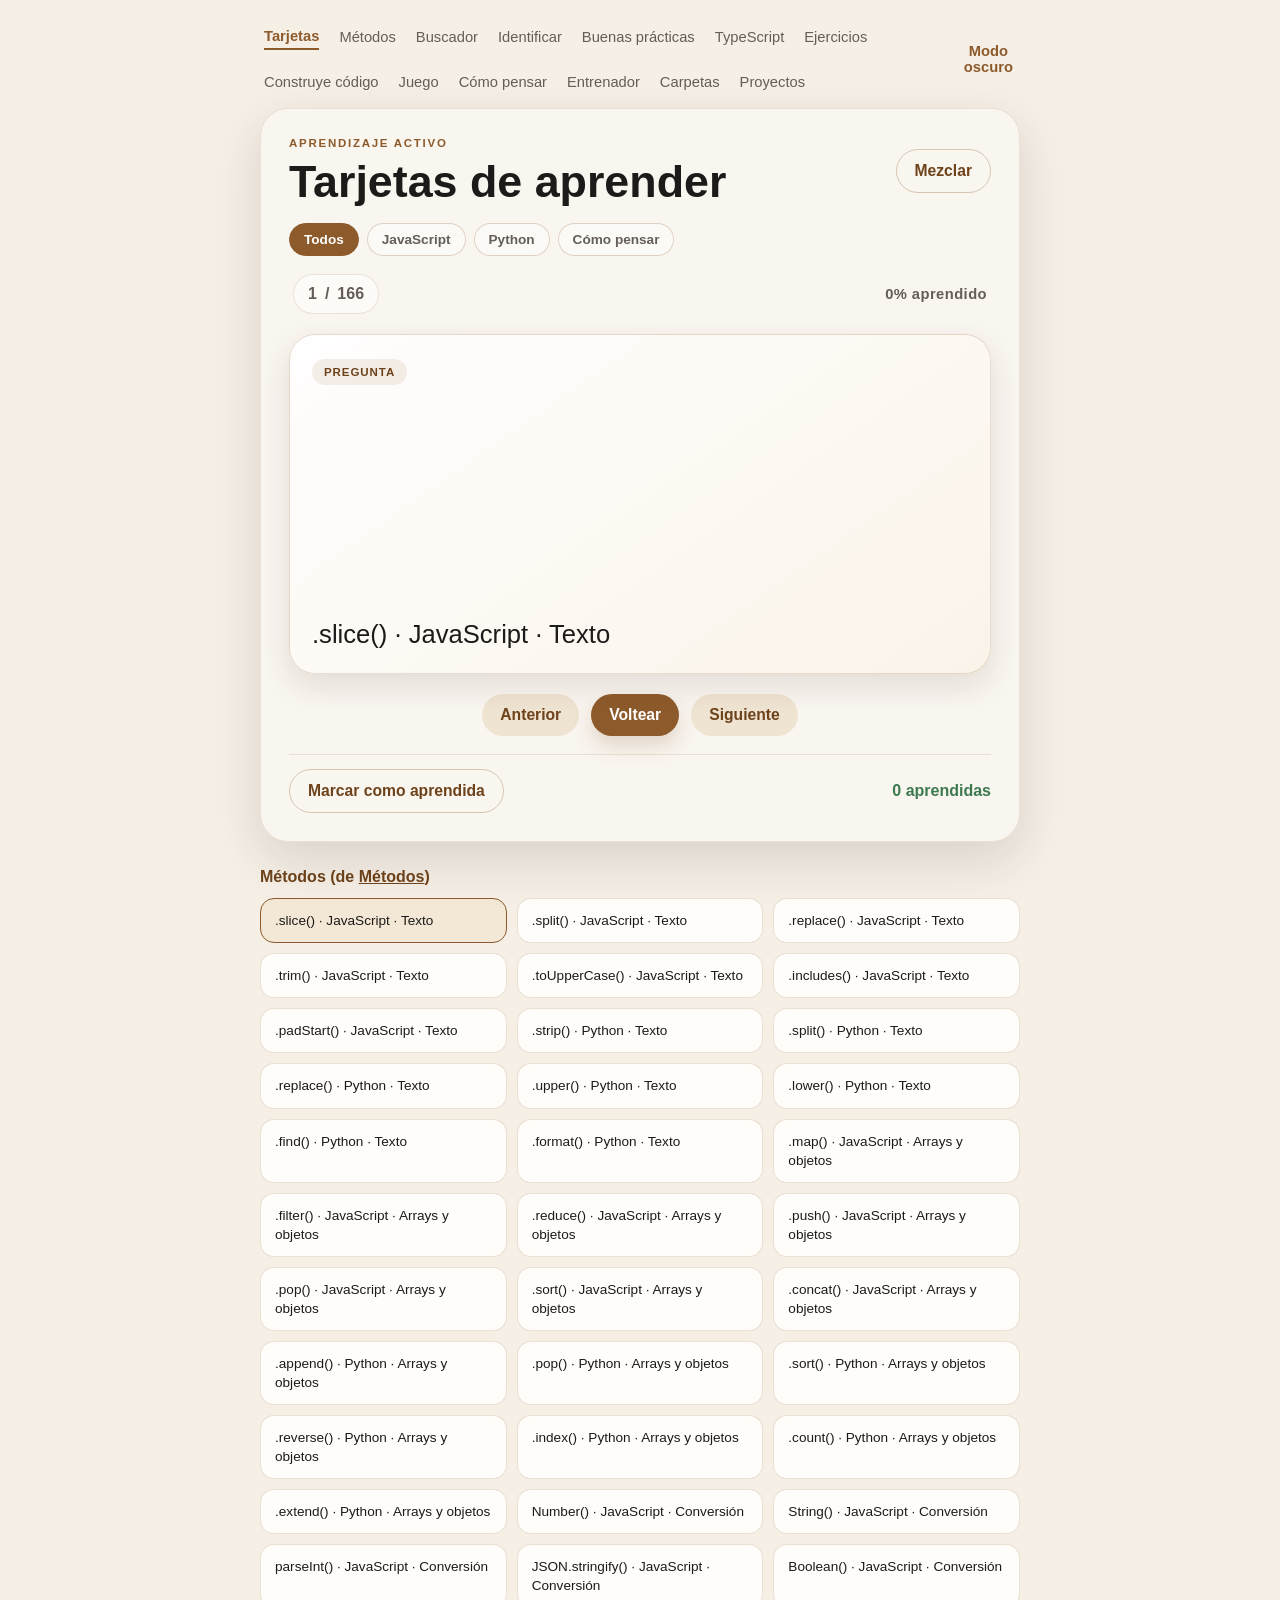
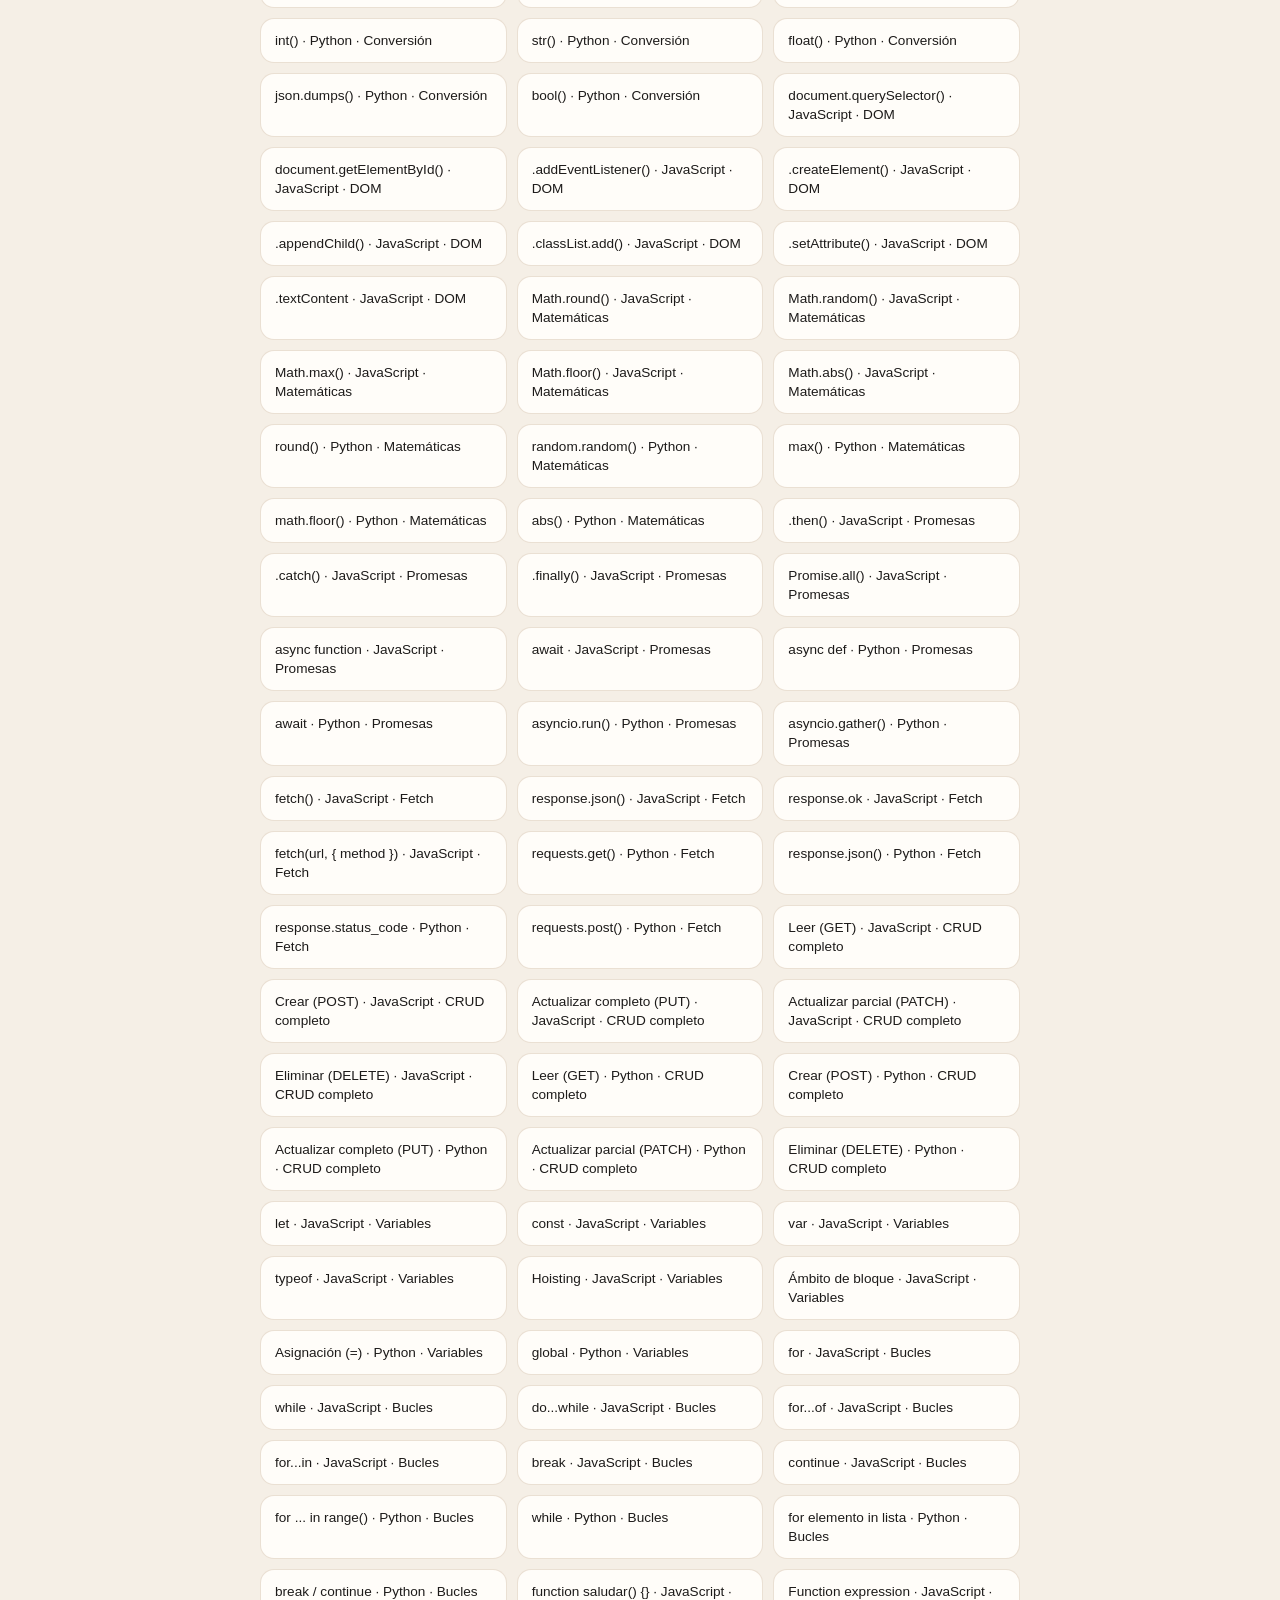
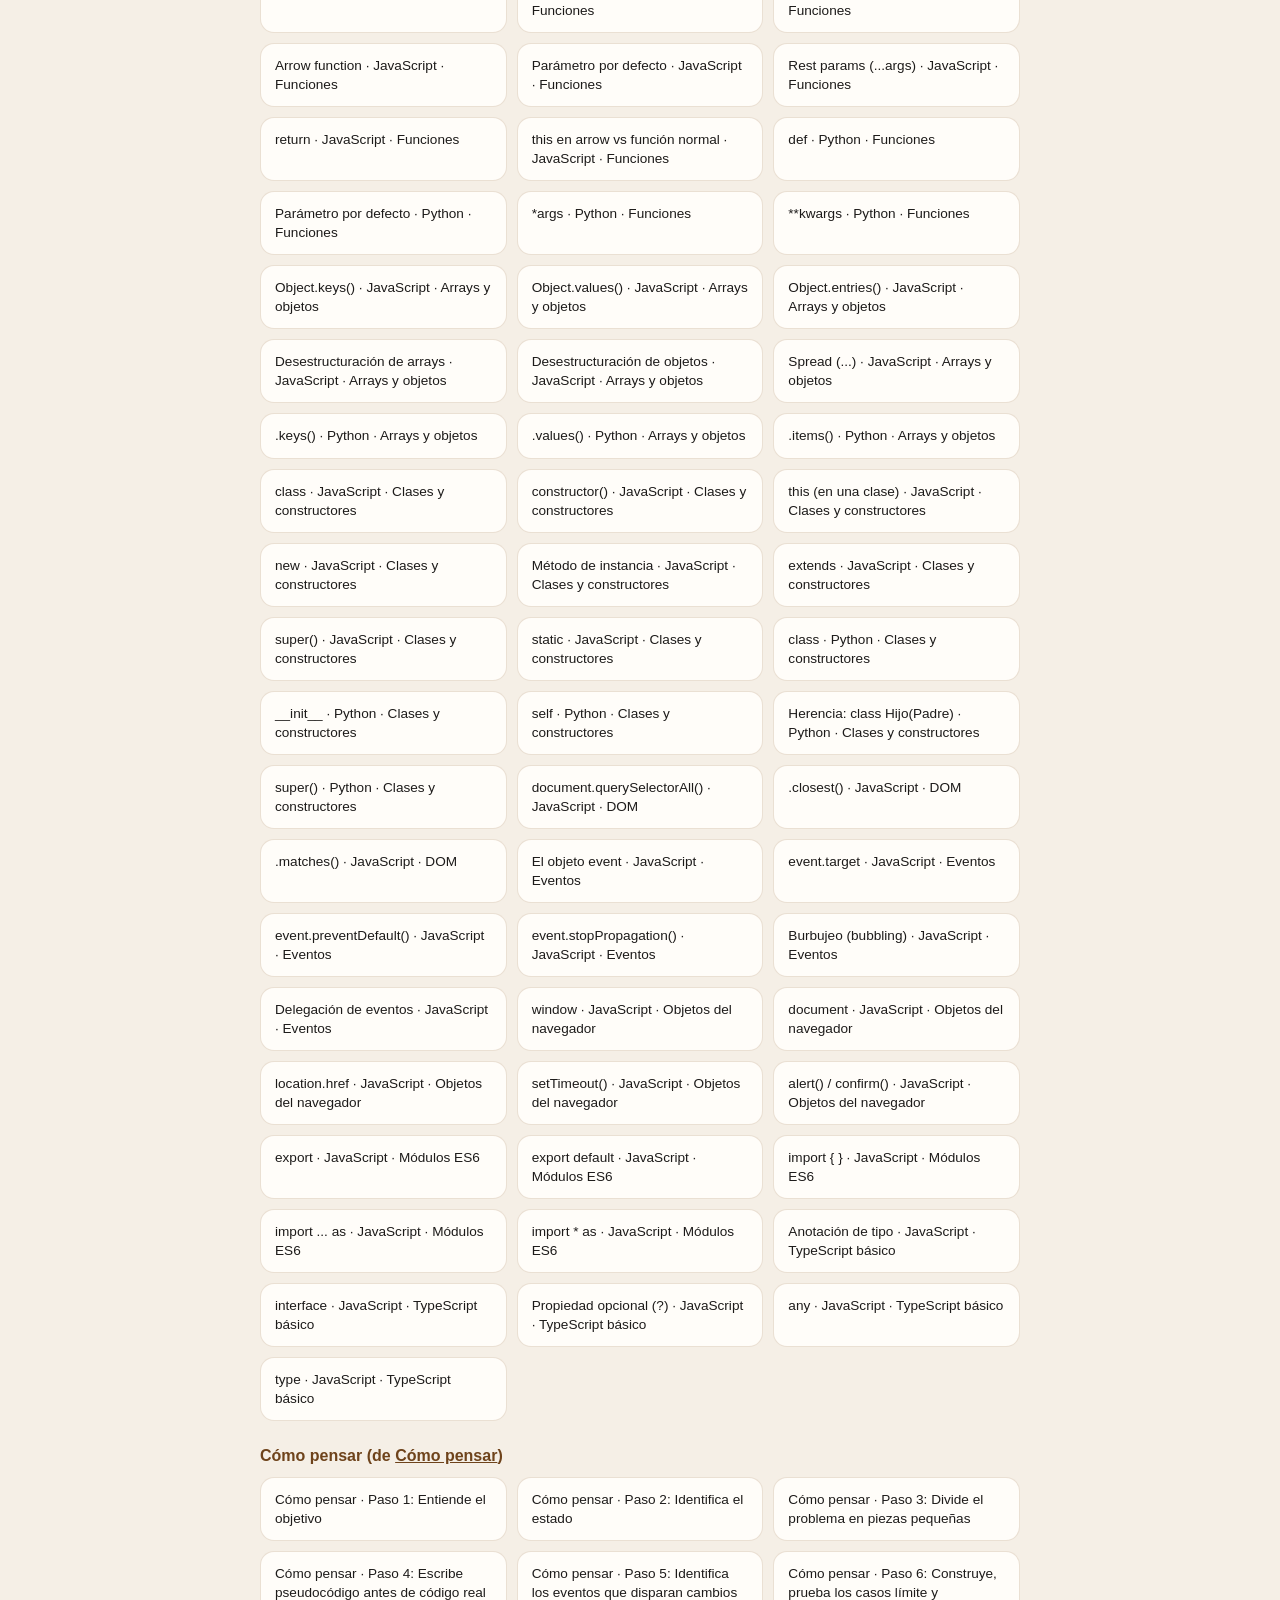
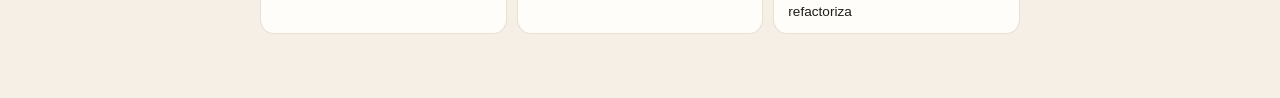
==== commit aa9d1288: "Add scannable best-practices page Turns the classic "buenas prácticas de funciones" writeup into som" ====
--- a/index.html
+++ b/index.html
@@ -13,6 +13,7 @@
         <a href="metodos.html">Métodos</a>
         <a href="buscar.html">Buscador</a>
         <a href="identificar.html">Identificar</a>
+        <a href="practicas.html">Buenas prácticas</a>
         <a href="typescript.html">TypeScript</a>
         <a href="ejercicios.html">Ejercicios</a>
         <a href="constructor.html">Construye código</a>
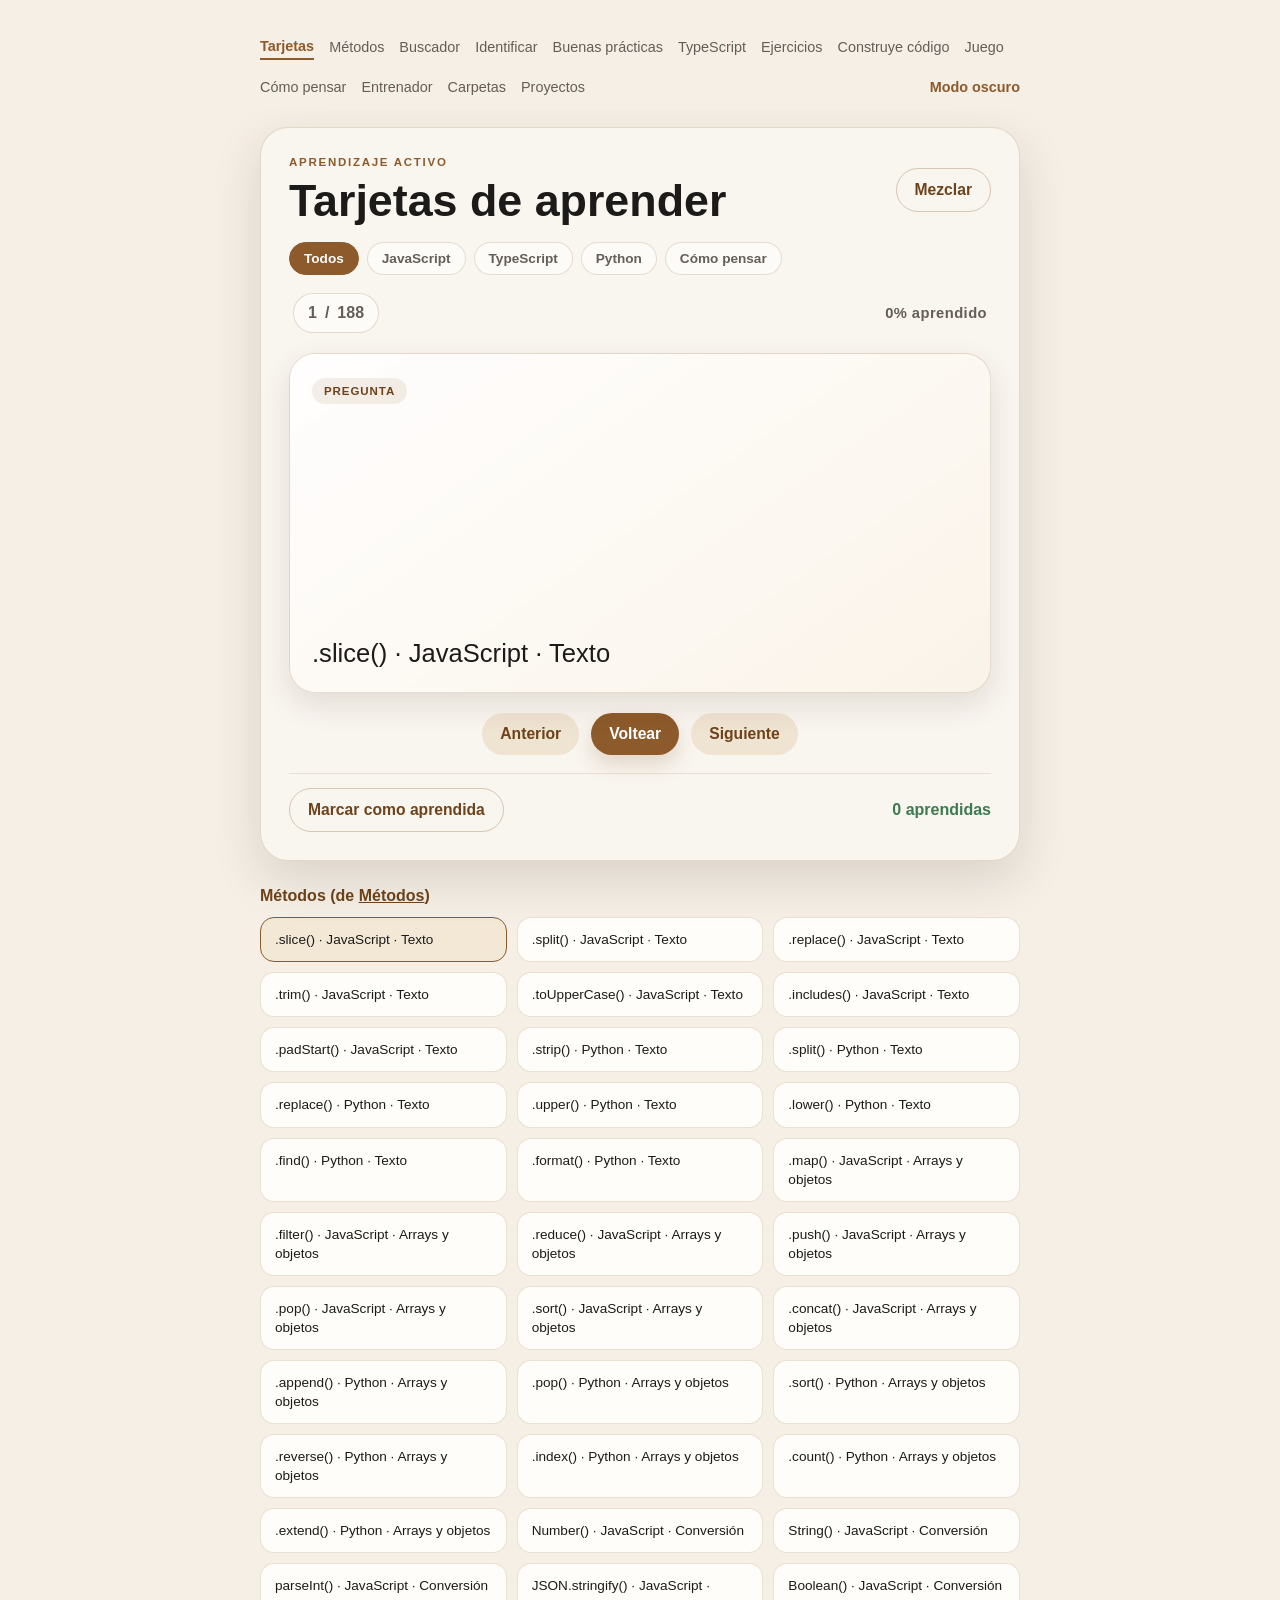
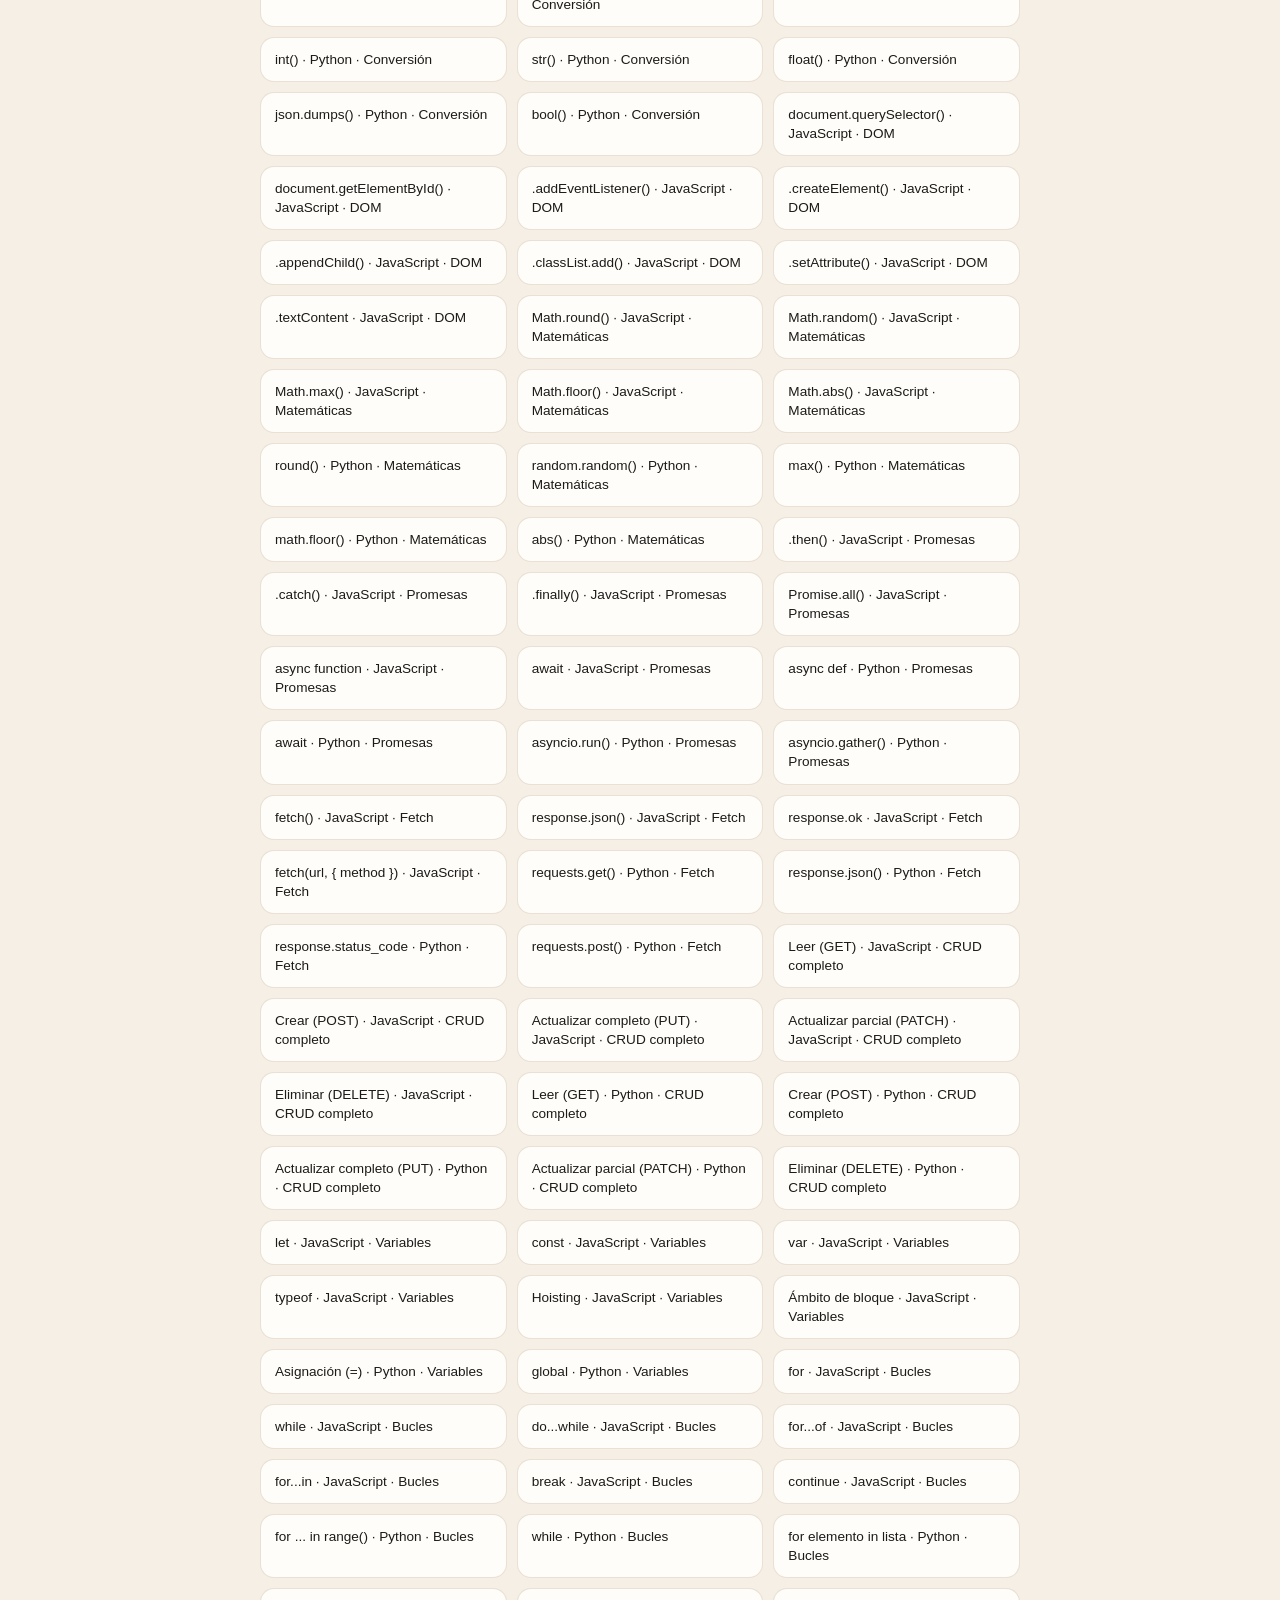
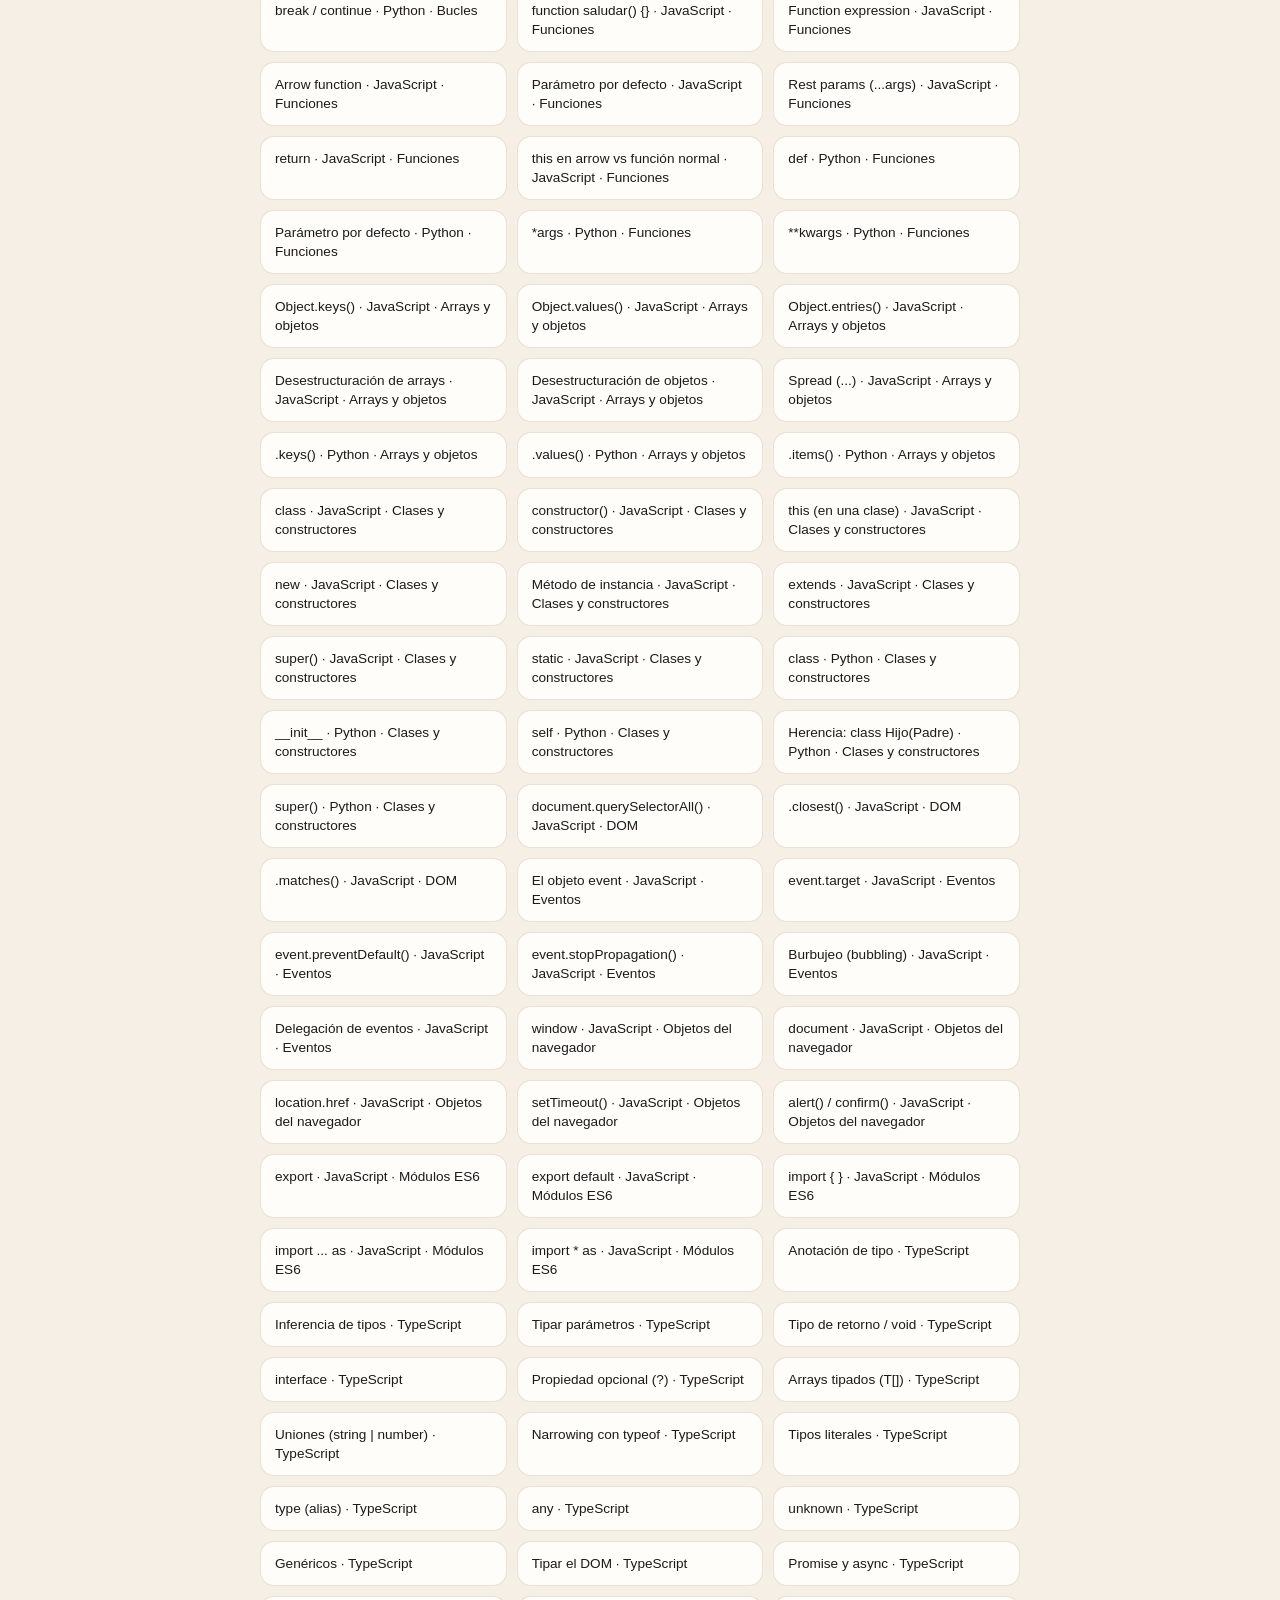
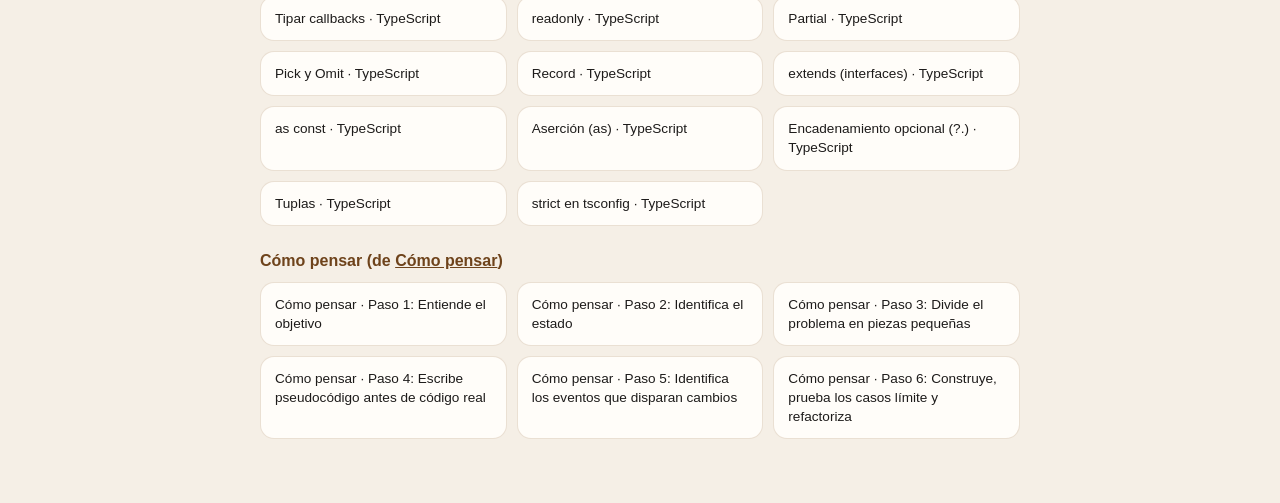
==== commit 390e9336: "Make navigation mobile-friendly and generate it from one place With thirteen sections the inline nav" ====
--- a/index.html
+++ b/index.html
@@ -5,26 +5,10 @@
     <meta name="viewport" content="width=device-width, initial-scale=1.0" />
     <title>Tarjetas de aprender</title>
     <link rel="stylesheet" href="css/index.css" />
+    <link rel="stylesheet" href="css/nav.css" />
   </head>
   <body>
-    <nav class="sitenav">
-      <div class="nav-links">
-        <a href="index.html" class="active">Tarjetas</a>
-        <a href="metodos.html">Métodos</a>
-        <a href="buscar.html">Buscador</a>
-        <a href="identificar.html">Identificar</a>
-        <a href="practicas.html">Buenas prácticas</a>
-        <a href="typescript.html">TypeScript</a>
-        <a href="ejercicios.html">Ejercicios</a>
-        <a href="constructor.html">Construye código</a>
-        <a href="juego.html">Juego</a>
-        <a href="pensar.html">Cómo pensar</a>
-        <a href="entrenador.html">Entrenador</a>
-        <a href="carpetas.html">Carpetas</a>
-        <a href="proyectos.html">Proyectos</a>
-      </div>
-      <button id="themeToggle" type="button">Modo oscuro</button>
-    </nav>
+    <nav class="sitenav" id="sitenav"></nav>
     <main class="app">
       <header class="topbar">
         <div>
@@ -90,6 +74,8 @@
       <div class="mini-grid" id="gridPensar"></div>
     </section>
 
+    <script src="js/nav.js"></script>
+
     <script src="js/theme.js"></script>
     <script src="js/index-data.js"></script>
     <script src="js/index.js"></script>
--- a/css/index.css
+++ b/css/index.css
@@ -9,6 +9,22 @@
   --accent: #d7b98a;
   --success: #3d7a4f;
   --shadow: 0 18px 50px rgba(56, 35, 18, 0.14);
+  /* Superficies: se redefinen en oscuro para no dejar texto claro sobre fondo claro */
+  --superficie-app: rgba(255, 255, 255, 0.38);
+  --superficie-pastilla: rgba(255, 255, 255, 0.55);
+  --btn-secundario-bg: #efe3d1;
+  --btn-secundario-ink: var(--primary-dark);
+  --cara-frente: linear-gradient(
+    145deg,
+    rgba(255, 255, 255, 0.9),
+    rgba(250, 242, 232, 0.92)
+  );
+  --cara-dorso: linear-gradient(
+    145deg,
+    rgba(255, 250, 245, 1),
+    rgba(240, 226, 205, 0.96)
+  );
+  --borde-suave: rgba(141, 90, 43, 0.2);
 }
 
 :root[data-theme="dark"] {
@@ -22,6 +38,13 @@
   --accent: #4a3c2c;
   --success: #6bbf82;
   --shadow: 0 18px 50px rgba(0, 0, 0, 0.4);
+  --superficie-app: rgba(255, 255, 255, 0.04);
+  --superficie-pastilla: rgba(255, 255, 255, 0.07);
+  --btn-secundario-bg: #3a352f;
+  --btn-secundario-ink: #f0d9bd;
+  --cara-frente: linear-gradient(145deg, #33302b, #2a2723);
+  --cara-dorso: linear-gradient(145deg, #3a352e, #2f2b26);
+  --borde-suave: rgba(224, 140, 70, 0.28);
 }
 
 * {
@@ -83,15 +106,15 @@
 body {
   min-height: 100vh;
   display: grid;
-  place-items: center;
+  place-items: start center; /* start en vertical: permite que la barra quede fija */
   padding: 24px;
 }
 
 .app {
   width: min(760px, 100%);
-  background: rgba(255, 255, 255, 0.38);
+  background: var(--superficie-app);
   backdrop-filter: blur(6px);
-  border: 1px solid rgba(141, 90, 43, 0.14);
+  border: 1px solid var(--borde-suave);
   border-radius: 28px;
   box-shadow: var(--shadow);
   padding: 28px;
@@ -149,8 +172,8 @@
 }
 
 .btn.secondary {
-  background: #efe3d1;
-  color: var(--primary-dark);
+  background: var(--btn-secundario-bg);
+  color: var(--btn-secundario-ink);
 }
 
 .btn.ghost {
@@ -167,8 +190,8 @@
 }
 
 .lang-pill {
-  border: 1px solid rgba(141, 90, 43, 0.25);
-  background: rgba(255, 255, 255, 0.5);
+  border: 1px solid var(--borde-suave);
+  background: var(--superficie-pastilla);
   color: var(--muted);
   padding: 8px 14px;
   border-radius: 999px;
@@ -198,10 +221,10 @@
   display: inline-flex;
   align-items: center;
   gap: 8px;
-  background: rgba(255, 255, 255, 0.55);
+  background: var(--superficie-pastilla);
   padding: 10px 14px;
   border-radius: 999px;
-  border: 1px solid rgba(141, 90, 43, 0.15);
+  border: 1px solid var(--borde-suave);
 }
 
 .progress {
@@ -239,22 +262,14 @@
   padding: 24px 22px 20px;
   border-radius: 26px;
   backface-visibility: hidden;
-  background: linear-gradient(
-    145deg,
-    rgba(255, 255, 255, 0.9),
-    rgba(250, 242, 232, 0.92)
-  );
-  border: 1px solid rgba(141, 90, 43, 0.2);
+  background: var(--cara-frente);
+  border: 1px solid var(--borde-suave);
   box-shadow: 0 12px 30px rgba(72, 44, 22, 0.12);
 }
 
 .card-back {
   transform: rotateY(180deg);
-  background: linear-gradient(
-    145deg,
-    rgba(255, 250, 245, 1),
-    rgba(240, 226, 205, 0.96)
-  );
+  background: var(--cara-dorso);
 }
 
 .tag {
--- a/css/nav.css
+++ b/css/nav.css
@@ -0,0 +1,216 @@
+/* Navegación compartida y responsive.
+   Usa las variables de tema que ya define cada página (--primary, --panel...),
+   con valores de reserva por si alguna no las tiene. */
+
+.sitenav,
+nav.topnav {
+  position: sticky;
+  top: 0;
+  z-index: 50;
+  display: flex;
+  align-items: center;
+  gap: 12px;
+  flex-wrap: wrap;
+  margin: 0 auto 18px;
+  padding: 10px 0;
+  font-size: 0.9rem;
+  background: var(--bg, #f5efe6);
+}
+
+.nav-marca {
+  display: none;
+  align-items: center;
+  gap: 9px;
+  text-decoration: none;
+  color: var(--ink, #1d1b1a);
+  font-size: 0.98rem;
+  flex: 1;
+  min-width: 0;
+}
+
+.nav-marca-icono {
+  font-size: 1.3rem;
+}
+
+.nav-marca-texto b {
+  color: var(--primary, #8d5a2b);
+}
+
+/* Botón hamburguesa: solo en pantallas pequeñas */
+.nav-burger {
+  display: none;
+  flex-direction: column;
+  justify-content: center;
+  gap: 5px;
+  width: 44px;
+  height: 44px;
+  padding: 0 10px;
+  border: 1px solid var(--primary, #8d5a2b);
+  border-radius: 12px;
+  background: transparent;
+  cursor: pointer;
+  flex-shrink: 0;
+}
+
+.nav-burger span {
+  display: block;
+  height: 2px;
+  width: 100%;
+  border-radius: 2px;
+  background: var(--primary, #8d5a2b);
+  transition: transform 0.25s ease, opacity 0.2s ease;
+}
+
+.sitenav.abierto .nav-burger span:nth-child(1) {
+  transform: translateY(7px) rotate(45deg);
+}
+
+.sitenav.abierto .nav-burger span:nth-child(2) {
+  opacity: 0;
+}
+
+.sitenav.abierto .nav-burger span:nth-child(3) {
+  transform: translateY(-7px) rotate(-45deg);
+}
+
+.sitenav .nav-links,
+nav.topnav .nav-links {
+  display: flex;
+  align-items: center;
+  gap: 15px;
+  flex-wrap: wrap;
+  flex: 1;
+}
+
+.sitenav a,
+.sitenav button,
+nav.topnav .nav-links a,
+nav.topnav .nav-links button {
+  font-family: inherit;
+  font-size: inherit;
+  color: var(--muted, #655d57);
+  text-decoration: none;
+  background: none;
+  border: none;
+  cursor: pointer;
+  padding: 4px 0;
+}
+
+.sitenav .nav-links a:hover {
+  color: var(--primary, #8d5a2b);
+}
+
+.sitenav .nav-links a.active,
+nav.topnav .nav-links a.active {
+  color: var(--primary, #8d5a2b);
+  border-bottom: 2px solid var(--primary, #8d5a2b);
+  font-weight: 700;
+}
+
+.sitenav button#themeToggle {
+  color: var(--primary, #8d5a2b);
+  font-weight: 700;
+  margin-left: auto;
+  white-space: nowrap;
+}
+
+/* ---------- Móvil y tablet ---------- */
+@media (max-width: 900px) {
+  .sitenav,
+  nav.topnav {
+    padding: 10px 0;
+    margin-bottom: 14px;
+    border-bottom: 1px solid var(--borde-nav, rgba(141, 90, 43, 0.18));
+    backdrop-filter: blur(8px);
+  }
+
+  .nav-marca {
+    display: flex;
+  }
+
+  .nav-marca-texto {
+    white-space: nowrap;
+    overflow: hidden;
+    text-overflow: ellipsis;
+  }
+
+  .nav-burger {
+    display: flex;
+  }
+
+  /* El menú pasa a ser un panel desplegable */
+  .sitenav .nav-links,
+  nav.topnav .nav-links {
+    display: none;
+    flex-direction: column;
+    align-items: stretch;
+    gap: 0;
+    width: 100%;
+    order: 3;
+    margin-top: 8px;
+    background: var(--panel, #fffdf9);
+    border: 1px solid var(--borde-nav, rgba(141, 90, 43, 0.18));
+    border-radius: 16px;
+    padding: 6px;
+    box-shadow: 0 18px 40px rgba(0, 0, 0, 0.22);
+    max-height: 70vh;
+    overflow-y: auto;
+  }
+
+  .sitenav.abierto .nav-links,
+  nav.topnav.abierto .nav-links {
+    display: flex;
+  }
+
+  .sitenav .nav-links a,
+  nav.topnav .nav-links a {
+    padding: 13px 14px;
+    border-radius: 10px;
+    font-size: 1rem;
+  }
+
+  .sitenav .nav-links a.active,
+  nav.topnav .nav-links a.active {
+    border-bottom: none;
+    background: var(--primary, #8d5a2b);
+    color: #fff;
+  }
+
+  .sitenav button#themeToggle {
+    margin: 6px 0 2px;
+    padding: 13px 14px;
+    text-align: left;
+    border-top: 1px solid var(--borde-nav, rgba(141, 90, 43, 0.18));
+    border-radius: 0;
+  }
+
+  /* El título de la página no debe competir con la barra */
+  .site-title {
+    display: none;
+  }
+}
+
+@media (max-width: 420px) {
+  .nav-marca-texto b {
+    display: none;
+  }
+}
+
+/* ---------- Ajustes globales de móvil ----------
+   nav.css se carga en todas las páginas, así que los retoques comunes
+   de pantalla pequeña viven aquí en un solo sitio. */
+@media (max-width: 600px) {
+  body {
+    padding: 12px !important;
+  }
+
+  h1 {
+    font-size: clamp(1.5rem, 6vw, 2rem);
+  }
+
+  /* Nada debe forzar scroll horizontal en el móvil */
+  pre {
+    white-space: pre-wrap;
+    word-break: break-word;
+  }
+}
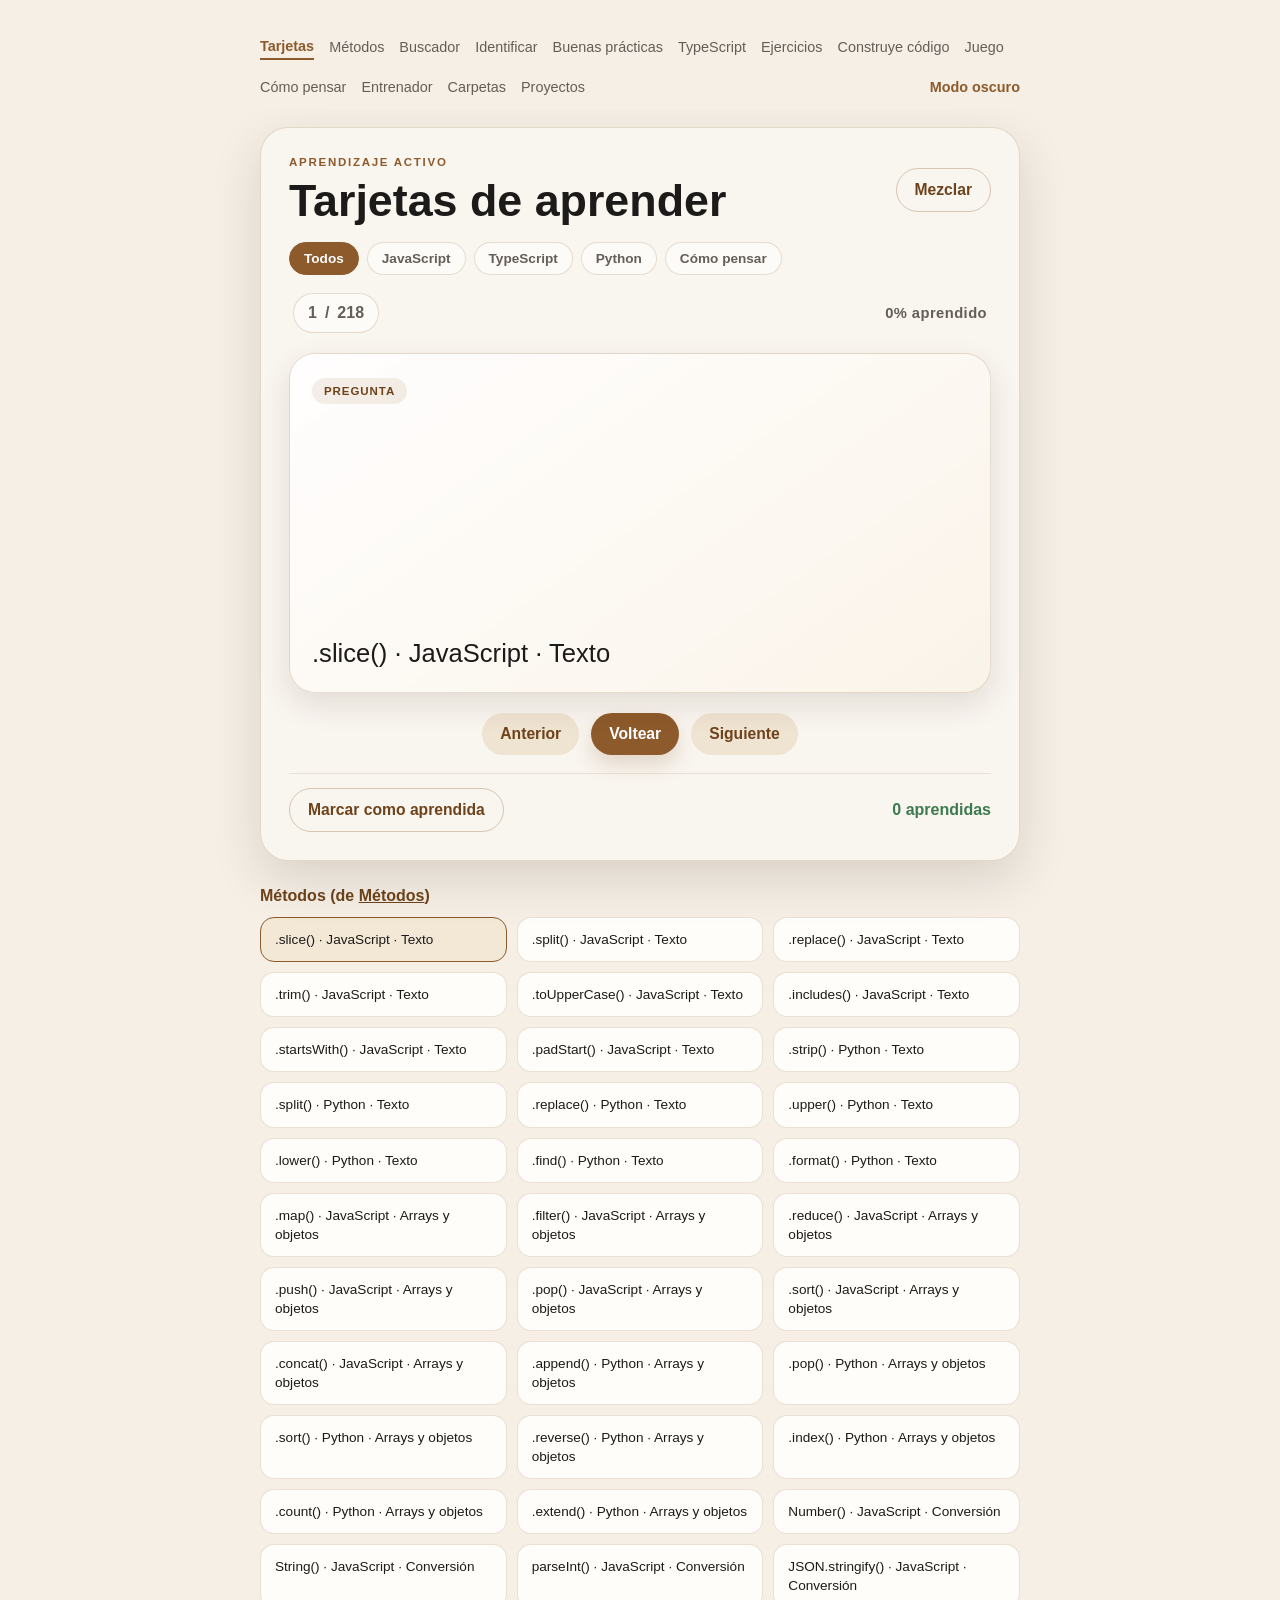
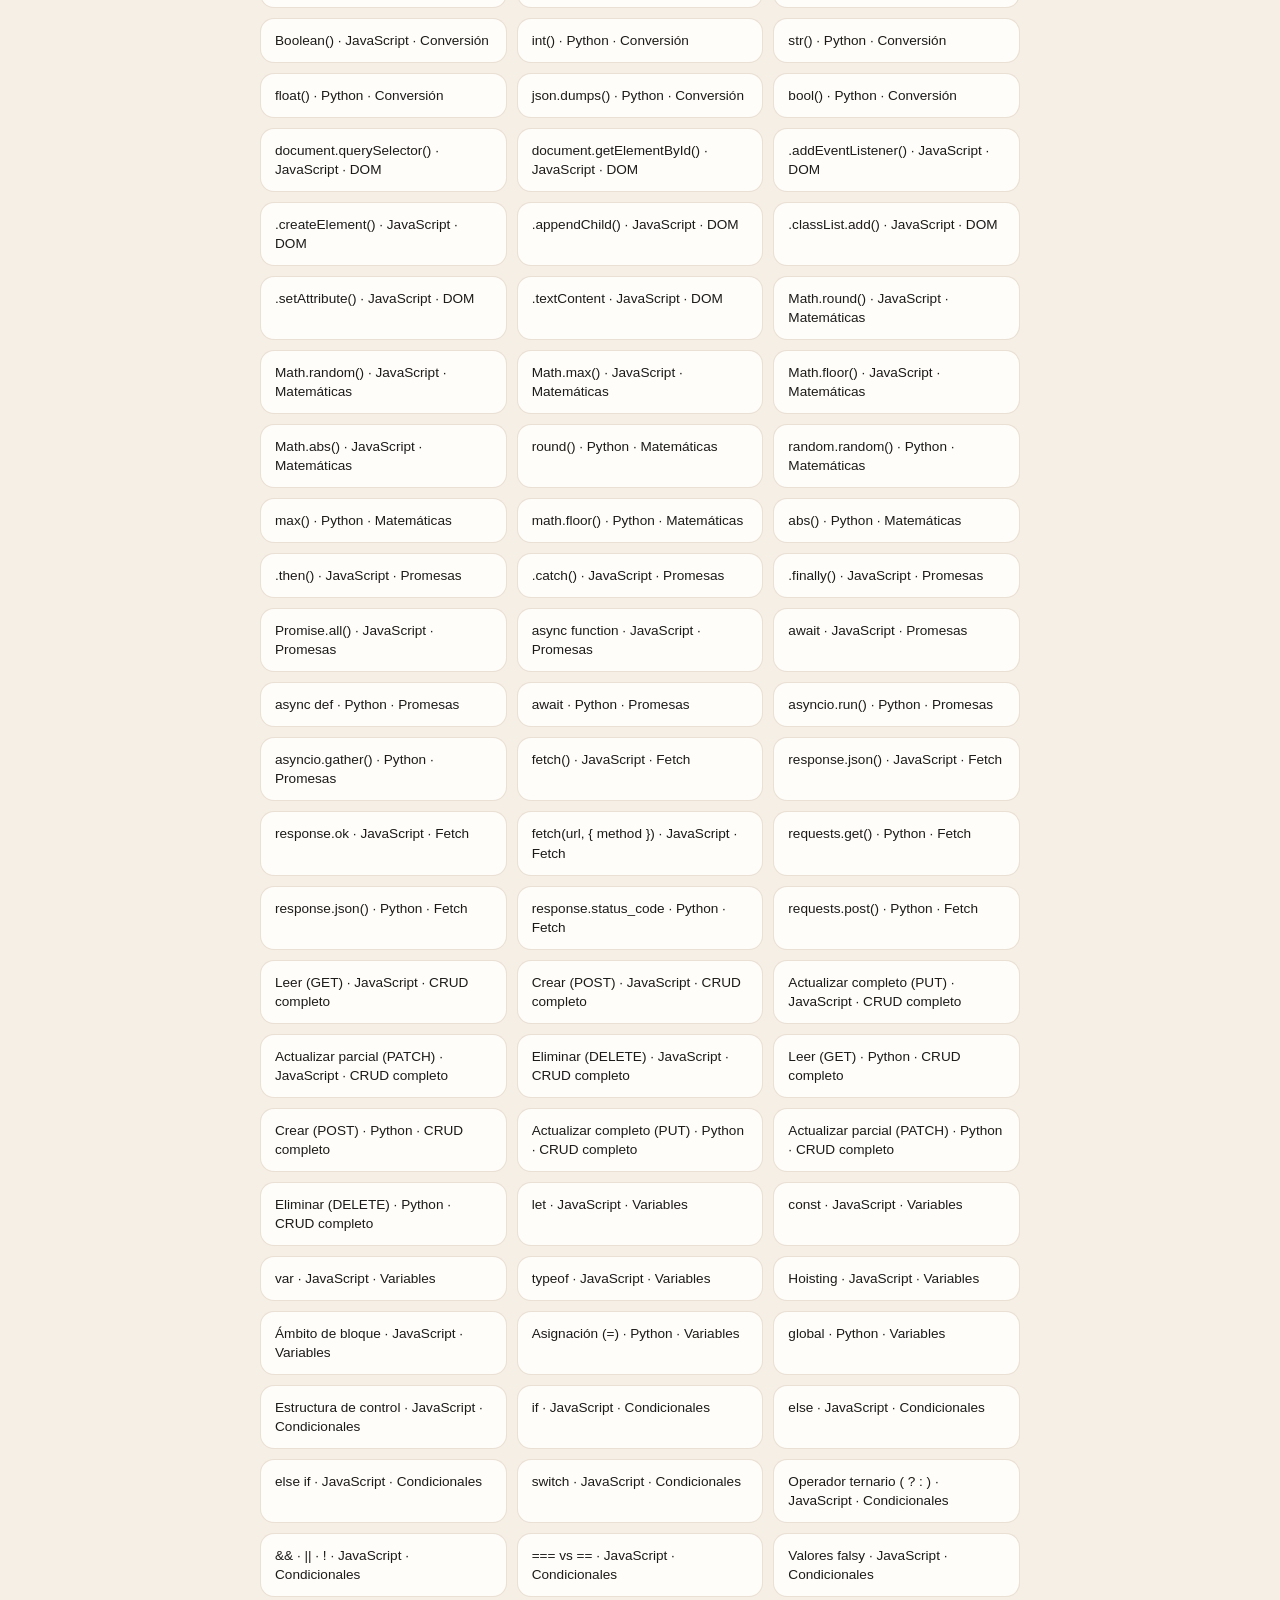
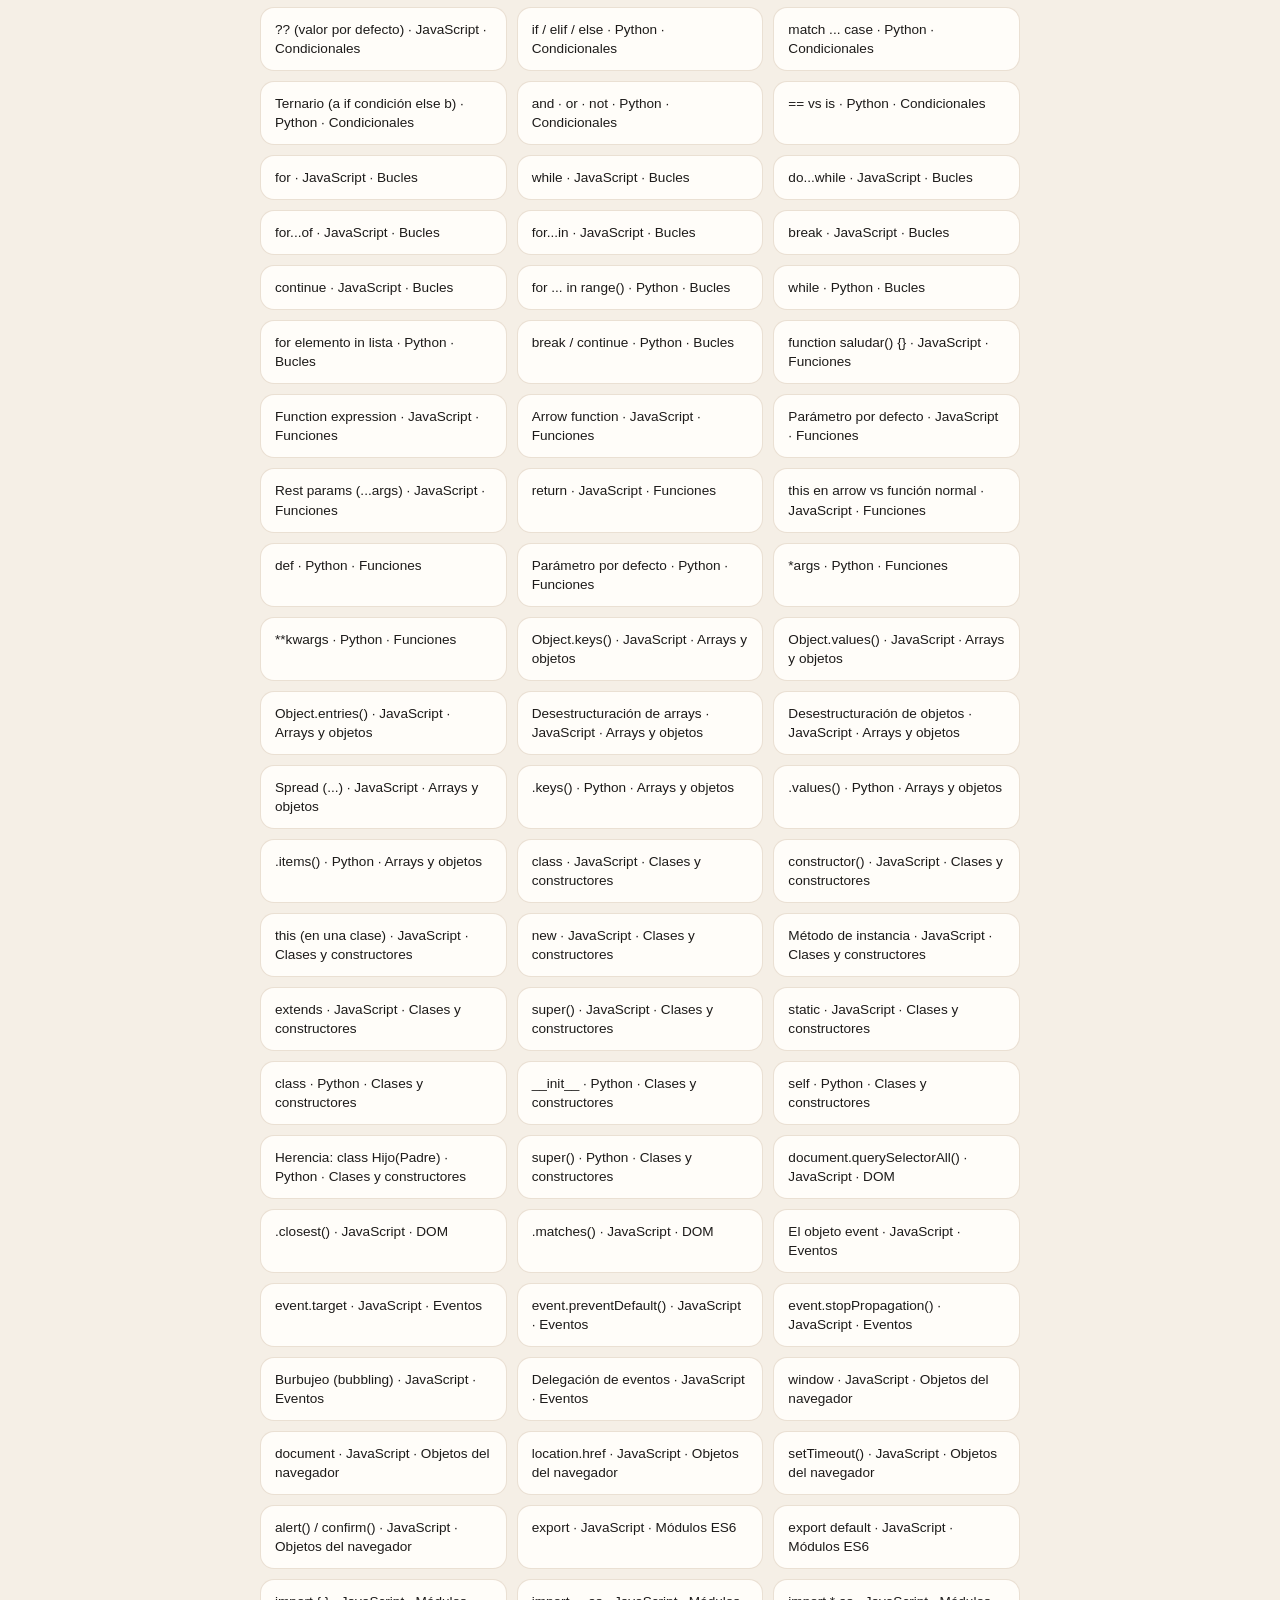
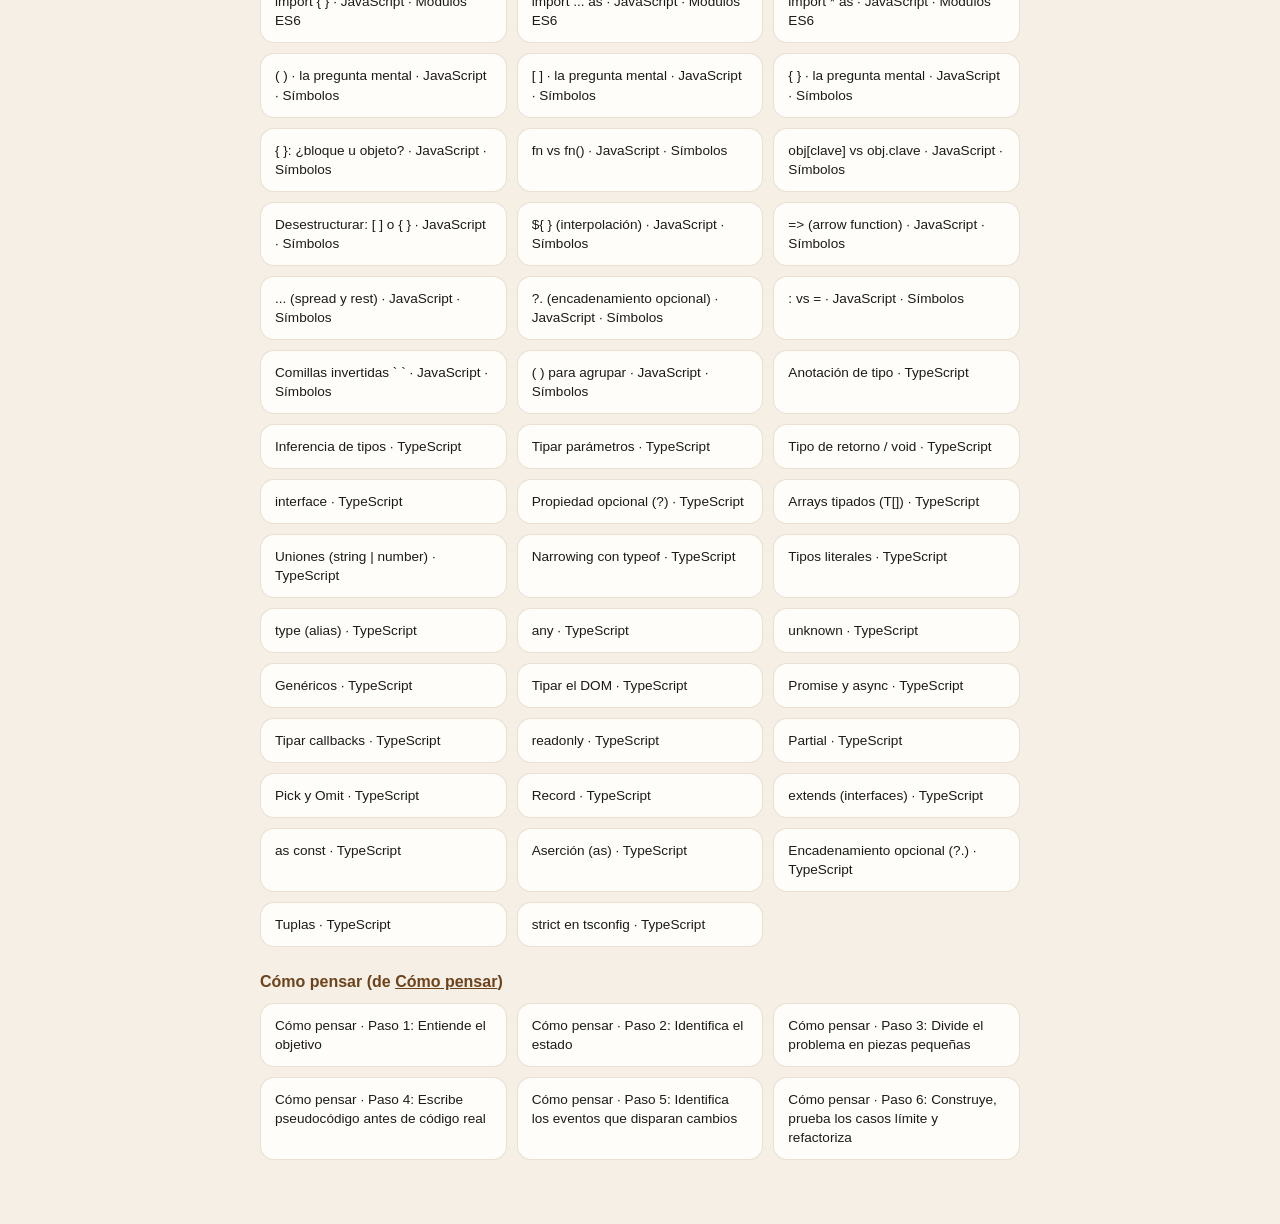
==== commit 766c3cb0: "Make search categories browsable and add senior-level examples The category cards on buscar.html are" ====
--- a/index.html
+++ b/index.html
@@ -6,6 +6,8 @@
     <title>Tarjetas de aprender</title>
     <link rel="stylesheet" href="css/index.css" />
     <link rel="stylesheet" href="css/nav.css" />
+    <!-- Retomar donde lo dejaste: va en el head para saltar antes de pintar -->
+    <script src="js/sesion.js"></script>
   </head>
   <body>
     <nav class="sitenav" id="sitenav"></nav>
